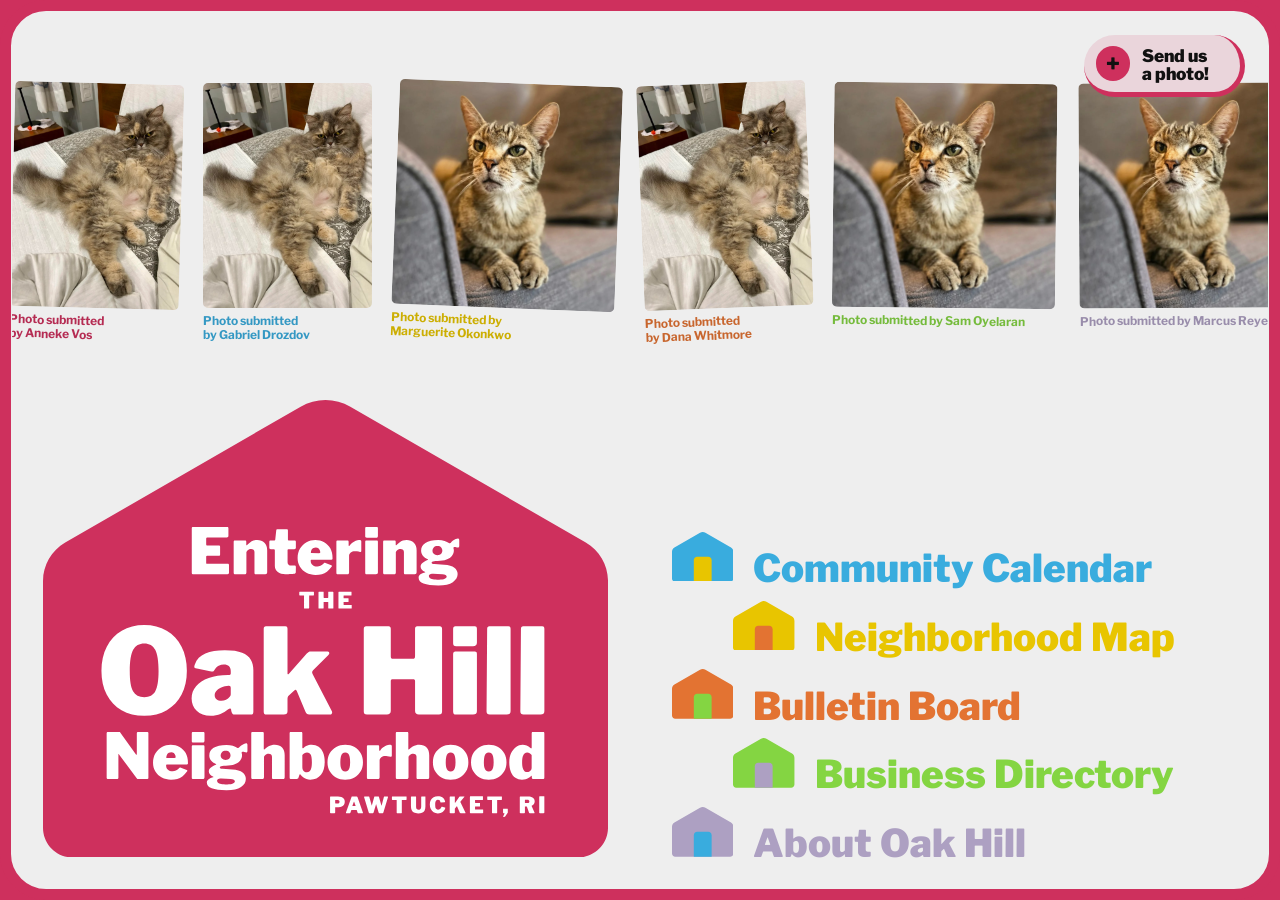
==== index.html @ 47d86cb9 "full site migration" ====
<!DOCTYPE html>
<html lang="en">
<head>
	<meta charset="UTF-8">
	<meta name="viewport" content="width=device-width, initial-scale=1.0">
	<title>Oak Hill, Pawtucket, RI</title>
	<link rel="icon" type="png" href="/assets/meta/favicon-red.png">
	<meta property="og:image" content="/assets/meta/opengraph.png">
	<link rel="stylesheet" href="/style.css">
</head>
<body style="--primary: var(--red); --secondary: var(--gray);">
	<div class="home">
		<div class="home-marquee">
			<div class="home-marquee-track">
				<figure class="home-marquee-photo">
					<img src="/assets/uploads/example-1.jpg" alt="">
					<figcaption>Photo submitted by Dana Whitmore</figcaption>
				</figure>
				<figure class="home-marquee-photo">
					<img src="/assets/uploads/example-2.jpg" alt="">
					<figcaption>Photo submitted by Marcus Reyes</figcaption>
				</figure>
				<figure class="home-marquee-photo">
					<img src="/assets/uploads/example-3.jpg" alt="">
					<figcaption>Photo submitted by Priya Raghavan</figcaption>
				</figure>
				<figure class="home-marquee-photo">
					<img src="/assets/uploads/example-4.jpg" alt="">
					<figcaption>Photo submitted by Sam Oyelaran</figcaption>
				</figure>
				<figure class="home-marquee-photo">
					<img src="/assets/uploads/example-5.jpg" alt="">
					<figcaption>Photo submitted by Anneke Vos</figcaption>
				</figure>
				<figure class="home-marquee-photo">
					<img src="/assets/uploads/example-6.jpg" alt="">
					<figcaption>Photo submitted by Marguerite Okonkwo</figcaption>
				</figure>
				<figure class="home-marquee-photo">
					<img src="/assets/uploads/example-7.jpg" alt="">
					<figcaption>Photo submitted by Gabriel Drozdov</figcaption>
				</figure>
				<figure class="home-marquee-photo">
					<img src="/assets/uploads/example-8.jpg" alt="">
					<figcaption>Photo submitted by Sara Koslosky</figcaption>
				</figure>
				<figure class="home-marquee-photo" aria-hidden="true">
					<img src="/assets/uploads/example-1.jpg" alt="">
					<figcaption>Photo submitted by Dana Whitmore</figcaption>
				</figure>
				<figure class="home-marquee-photo" aria-hidden="true">
					<img src="/assets/uploads/example-2.jpg" alt="">
					<figcaption>Photo submitted by Marcus Reyes</figcaption>
				</figure>
				<figure class="home-marquee-photo" aria-hidden="true">
					<img src="/assets/uploads/example-3.jpg" alt="">
					<figcaption>Photo submitted by Priya Raghavan</figcaption>
				</figure>
				<figure class="home-marquee-photo" aria-hidden="true">
					<img src="/assets/uploads/example-4.jpg" alt="">
					<figcaption>Photo submitted by Sam Oyelaran</figcaption>
				</figure>
				<figure class="home-marquee-photo" aria-hidden="true">
					<img src="/assets/uploads/example-5.jpg" alt="">
					<figcaption>Photo submitted by Anneke Vos</figcaption>
				</figure>
				<figure class="home-marquee-photo" aria-hidden="true">
					<img src="/assets/uploads/example-6.jpg" alt="">
					<figcaption>Photo submitted by Marguerite Okonkwo</figcaption>
				</figure>
				<figure class="home-marquee-photo" aria-hidden="true">
					<img src="/assets/uploads/example-7.jpg" alt="">
					<figcaption>Photo submitted by Gabriel Drozdov</figcaption>
				</figure>
				<figure class="home-marquee-photo" aria-hidden="true">
					<img src="/assets/uploads/example-8.jpg" alt="">
					<figcaption>Photo submitted by Sara Koslosky</figcaption>
				</figure>
			</div>
		</div>
		<div class="home-logo">
			<svg viewBox="0 0 501.47 406.05"><path style="fill: var(--red);" d="M26.42,406.05c-14.57,0-26.42-11.85-26.42-26.42v-218.91c0-14.05,7.56-27.13,19.72-34.16L228.69,5.91c6.69-3.86,14.32-5.91,22.05-5.91s15.35,2.04,22.05,5.91l208.97,120.65c12.16,7.02,19.72,20.11,19.72,34.16v218.91c0,14.57-11.85,26.42-26.42,26.42H26.42Z"/><path style="fill: white;" d="M133.1,112.83h30.45c.68,0,1.02.39,1.02,1.18v6.54c0,1.02-.49,1.52-1.47,1.52h-16.97c-.87,0-1.3.36-1.3,1.07v4.79c0,.79.34,1.18,1.02,1.18h10.15c.79,0,1.18.38,1.18,1.13v6.99c0,.26-.08.49-.23.68-.15.19-.41.28-.79.28h-10.43c-.6,0-.9.26-.9.79v5.64c0,.53.23.79.68.79h18.33c.83,0,1.24.36,1.24,1.07v6.94c0,.34-.1.63-.31.87-.21.25-.56.37-1.04.37h-30.17c-1.02,0-1.52-.47-1.52-1.41v-39.14c0-.86.36-1.3,1.07-1.3ZM169.24,153.27v-27.18c0-.87.36-1.3,1.07-1.3h9.08c.68,0,1.02.38,1.02,1.13v2.54c0,.23.06.38.2.45.13.08.31,0,.54-.23.79-.86,1.65-1.64,2.59-2.31.94-.68,1.95-1.2,3.02-1.58,1.07-.38,2.19-.56,3.36-.56,2.63,0,4.77.83,6.4,2.48,1.64,1.65,2.45,3.87,2.45,6.65v19.62c0,1.13-.56,1.69-1.69,1.69h-8.29c-.49,0-.83-.1-1.02-.31-.19-.21-.28-.57-.28-1.1v-18.38c0-.86-.27-1.53-.82-2-.55-.47-1.27-.71-2.17-.71-.56,0-1.1.1-1.61.31-.51.21-.97.52-1.38.93s-.81.94-1.18,1.58v18.05c0,1.09-.62,1.64-1.86,1.64h-7.95c-.98,0-1.47-.47-1.47-1.41ZM217.8,132.4c-.49,0-.73.25-.73.73v10.83c0,.98.31,1.72.93,2.23.62.51,1.63.76,3.02.76h2.42c.3,0,.54.11.73.34.19.23.28.49.28.79l-.06,4.51c0,.9-.55,1.47-1.64,1.69-.83.11-1.66.2-2.51.25-.85.06-1.69.09-2.54.11-.85.02-1.7.03-2.57.03-2.71,0-4.94-.65-6.71-1.95-1.77-1.3-2.65-3.15-2.65-5.55v-13.76c0-.68-.28-1.02-.85-1.02h-2.71c-.9,0-1.35-.41-1.35-1.24v-5.3c0-.71.41-1.07,1.24-1.07h3.33c.41,0,.64-.23.68-.68l.9-8.35c.07-.75.41-1.13,1.02-1.13h8.29c.71,0,1.07.41,1.07,1.24v8.23c0,.41.21.62.62.62h5.19c.83,0,1.24.36,1.24,1.07v5.36c0,.83-.47,1.24-1.41,1.24h-5.24ZM238.36,145.54c.51.75,1.2,1.32,2.09,1.69.88.38,1.87.56,2.96.56.98,0,1.94-.22,2.88-.68.94-.45,2.03-1.28,3.27-2.48.15-.15.29-.23.42-.25.13-.02.39.05.76.2l5.13,2.09c.68.26.75.71.23,1.35-1.35,1.88-2.72,3.35-4.09,4.4-1.37,1.05-2.88,1.79-4.51,2.2s-3.51.62-5.61.62c-3.01,0-5.72-.64-8.12-1.92-2.41-1.28-4.31-3.05-5.7-5.3-1.39-2.25-2.09-4.85-2.09-7.78,0-3.2.72-6,2.17-8.4,1.45-2.41,3.36-4.28,5.75-5.61,2.39-1.33,4.97-2,7.75-2,2.97,0,5.6.64,7.9,1.92,2.29,1.28,4.11,3.11,5.44,5.5,1.33,2.39,2,5.29,2,8.71,0,.49-.05.84-.14,1.04-.09.21-.39.33-.87.37h-17.54c-.26,0-.47.08-.62.23-.15.15-.23.4-.23.73,0,1.13.25,2.07.76,2.82ZM245.1,135.95c.38,0,.63-.05.76-.14.13-.09.2-.31.2-.65,0-.49-.13-1.07-.4-1.75-.26-.68-.68-1.28-1.24-1.8s-1.32-.79-2.26-.79c-.75,0-1.48.18-2.17.54-.7.36-1.24.91-1.64,1.66-.4.75-.59,1.71-.59,2.88l7.33.06ZM260.69,154.34c-.21-.23-.31-.58-.31-1.07v-27.18c0-.87.36-1.3,1.07-1.3h8.8c.68,0,1.02.38,1.02,1.13v3.16c0,.26.11.42.34.48s.43-.05.62-.31c.6-.94,1.37-1.79,2.31-2.54.94-.75,1.94-1.35,2.99-1.8,1.05-.45,2.01-.68,2.88-.68,1.39,0,2.09.38,2.09,1.13v8.57c0,.79-.38,1.09-1.13.9-.87-.23-1.76-.38-2.68-.48-.92-.09-1.65-.14-2.17-.14-.6,0-1.19.1-1.78.31-.58.21-1.11.5-1.58.87-.47.38-.84.79-1.1,1.24-.26.45-.39.92-.39,1.41v15c0,1.09-.62,1.64-1.86,1.64h-7.95c-.56,0-.95-.11-1.16-.34ZM297.26,120.67c0,1.09-.62,1.63-1.86,1.63h-7.95c-.56,0-.95-.12-1.16-.37-.21-.24-.31-.61-.31-1.1v-6.71c0-.86.36-1.3,1.07-1.3h9.19c.68,0,1.02.39,1.02,1.18v6.66ZM297.26,153.04c0,.6-.15,1.02-.45,1.27-.3.25-.77.37-1.41.37h-7.95c-.56,0-.95-.11-1.16-.34-.21-.23-.31-.58-.31-1.07v-27.18c0-.87.36-1.3,1.07-1.3h9.19c.68,0,1.02.38,1.02,1.13v27.13ZM301.88,153.27v-27.18c0-.87.36-1.3,1.07-1.3h9.08c.68,0,1.02.38,1.02,1.13v2.54c0,.23.06.38.2.45.13.08.31,0,.54-.23.79-.86,1.65-1.64,2.59-2.31.94-.68,1.95-1.2,3.02-1.58,1.07-.38,2.19-.56,3.36-.56,2.63,0,4.77.83,6.4,2.48,1.64,1.65,2.45,3.87,2.45,6.65v19.62c0,1.13-.56,1.69-1.69,1.69h-8.29c-.49,0-.83-.1-1.02-.31-.19-.21-.28-.57-.28-1.1v-18.38c0-.86-.27-1.53-.82-2-.55-.47-1.27-.71-2.17-.71-.56,0-1.1.1-1.61.31-.51.21-.97.52-1.38.93s-.81.94-1.18,1.58v18.05c0,1.09-.62,1.64-1.86,1.64h-7.95c-.98,0-1.47-.47-1.47-1.41ZM369.11,123.29c.23.21.34.57.34,1.1v5.08c0,.64-.14,1.08-.42,1.33-.28.25-.63.29-1.04.14-.38-.11-.8-.21-1.27-.28-.47-.08-.87-.11-1.21-.11-1.02,0-1.39.43-1.13,1.3.08.26.14.54.2.85.06.3.08.6.08.9,0,1.69-.55,3.24-1.64,4.65-1.09,1.41-2.72,2.54-4.88,3.38-2.16.85-4.82,1.27-7.98,1.27-1.24,0-2.25.07-3.02.2-.77.13-1.33.31-1.69.54-.36.23-.54.49-.54.79,0,.41.21.7.62.85.41.15,1.03.26,1.86.34l8.57.51c4.17.26,7.23,1.15,9.16,2.65,1.94,1.5,2.9,3.42,2.9,5.75,0,2.86-1.43,5.24-4.29,7.16-2.86,1.92-7.12,2.88-12.8,2.88s-10.3-.56-13.2-1.66c-2.9-1.11-4.34-2.85-4.34-5.22,0-1.28.54-2.26,1.61-2.93,1.07-.68,2.36-1.22,3.86-1.63.53-.15.53-.36,0-.62-.98-.49-1.84-1.1-2.59-1.83-.75-.73-1.13-1.68-1.13-2.85,0-.9.3-1.7.9-2.4.6-.7,1.37-1.33,2.31-1.92.94-.58,1.92-1.08,2.93-1.5.19-.07.34-.17.45-.28.11-.11.02-.24-.28-.4-1.84-.79-3.28-1.83-4.31-3.13-1.03-1.3-1.55-2.81-1.55-4.54,0-2.71,1.28-4.93,3.83-6.68,2.56-1.75,6.35-2.62,11.39-2.62,2.14,0,4.01.24,5.61.71,1.6.47,2.87,1.08,3.81,1.83.3.23.62.32.96.28.34-.04.6-.19.79-.45.53-.71,1.17-1.35,1.95-1.92.77-.56,1.56-1,2.37-1.33.81-.32,1.48-.48,2-.48.3,0,.56.1.79.31ZM346.38,154.23c-.79-.04-1.48.03-2.06.2-.58.17-1.03.4-1.35.71-.32.3-.48.66-.48,1.07,0,.68.26,1.27.79,1.78.53.51,1.44.89,2.73,1.16,1.3.26,3.13.39,5.5.39,2.22,0,3.9-.27,5.05-.82,1.15-.55,1.72-1.23,1.72-2.06,0-.53-.32-1-.96-1.41-.64-.41-1.56-.64-2.76-.68l-8.18-.34ZM353.43,136.52c.68-.83,1.02-1.73,1.02-2.71,0-1.17-.34-2.16-1.02-2.99-.68-.83-1.8-1.24-3.38-1.24-1.39,0-2.47.41-3.24,1.24-.77.83-1.16,1.82-1.16,2.99,0,1.01.38,1.93,1.16,2.74.77.81,1.85,1.21,3.24,1.21,1.58,0,2.71-.41,3.38-1.24ZM227.47,170.72c0-.13.04-.24.12-.33.08-.09.21-.13.38-.13h12.01c.17,0,.3.04.38.13.08.09.12.2.12.33v2.39c0,.25-.15.38-.44.38h-3.56c-.16,0-.24.07-.24.2v11.03c0,.29-.13.44-.38.44h-3.82c-.24,0-.36-.13-.36-.4v-10.99c0-.19-.07-.28-.22-.28h-3.54c-.31,0-.46-.13-.46-.38v-2.39ZM249.39,179.2c-.21,0-.32.1-.32.3v5.08c0,.39-.22.58-.66.58h-3.35c-.21,0-.36-.04-.43-.12s-.11-.21-.11-.38v-13.94c0-.31.13-.46.38-.46h3.82c.24,0,.36.14.36.42v4.66c0,.27.12.4.36.4h3.37c.24,0,.36-.13.36-.4v-4.66c0-.28.12-.42.36-.42h3.82c.25,0,.38.15.38.46v13.94c0,.17-.04.3-.11.38-.07.08-.22.12-.43.12h-3.35c-.44,0-.66-.19-.66-.58v-5.08c0-.2-.11-.3-.32-.3h-3.46ZM262.61,170.26h10.85c.24,0,.36.14.36.42v2.33c0,.36-.17.54-.52.54h-6.05c-.31,0-.46.13-.46.38v1.71c0,.28.12.42.36.42h3.62c.28,0,.42.13.42.4v2.49c0,.09-.03.17-.08.24-.05.07-.15.1-.28.1h-3.72c-.21,0-.32.09-.32.28v2.01c0,.19.08.28.24.28h6.53c.29,0,.44.13.44.38v2.47c0,.12-.04.22-.11.31-.07.09-.2.13-.37.13h-10.75c-.36,0-.54-.17-.54-.5v-13.94c0-.31.13-.46.38-.46ZM69.72,275.36c-5.7-3.27-10.1-7.92-13.2-13.94-3.1-6.02-4.65-13.07-4.65-21.17s1.58-15.27,4.75-21.33c3.17-6.05,7.6-10.75,13.3-14.1,5.7-3.34,12.35-5.02,19.96-5.02s14.24,1.67,19.9,5.02c5.67,3.34,10.07,8.04,13.2,14.1,3.13,6.06,4.7,13.16,4.7,21.33s-1.55,15.14-4.65,21.12c-3.1,5.98-7.48,10.63-13.15,13.94-5.67,3.31-12.34,4.96-20.01,4.96s-14.47-1.64-20.17-4.91ZM99.66,258.52c1.94-3.52,2.9-9.5,2.9-17.95s-.99-14.99-2.96-18.79c-1.97-3.8-5.21-5.7-9.71-5.7s-7.87,1.9-9.87,5.7c-2.01,3.8-3.01,10.07-3.01,18.79s.97,14.43,2.9,17.95c1.94,3.52,5.26,5.28,9.98,5.28s7.83-1.76,9.77-5.28ZM157.52,278.68c-2.5,1.06-5.4,1.58-8.71,1.58-5.28,0-9.42-1.48-12.41-4.43-2.99-2.96-4.49-6.62-4.49-10.98s1.32-7.78,3.96-10.88c2.64-3.1,6.39-5.51,11.25-7.23,4.86-1.72,10.59-2.59,17.21-2.59h.74c.28,0,.62-.09,1-.26.39-.18.58-.58.58-1.21v-1.79c0-1.97-.51-3.48-1.53-4.54-1.02-1.06-2.59-1.58-4.7-1.58-1.48,0-2.99.33-4.54,1-1.55.67-2.78,1.99-3.7,3.96-.28.57-.58.93-.9,1.11-.32.18-.97.19-1.95.05l-13.83-2.74c-.49-.14-.86-.4-1.11-.79-.25-.39-.12-1.25.37-2.59,1.62-4.5,4.73-7.72,9.34-9.66,4.61-1.94,10.36-2.9,17.26-2.9s11.65.74,15.31,2.22c3.66,1.48,6.25,3.52,7.76,6.12,1.51,2.61,2.27,5.63,2.27,9.08v36.74c0,1.06-.16,1.8-.48,2.22-.32.42-.97.63-1.95.63h-14.47c-.92,0-1.57-.37-1.95-1.11-.39-.74-.65-1.6-.79-2.59l-.11-.74c-.21-1.41-1.16-1.41-2.85,0-1.9,1.55-4.1,2.85-6.6,3.91ZM165.07,253.66h-.42c-.84,0-1.95.16-3.33.47-1.37.32-2.73.81-4.07,1.48-1.34.67-2.48,1.53-3.43,2.59-.95,1.06-1.43,2.32-1.43,3.8s.53,2.68,1.58,3.59c1.06.92,2.53,1.37,4.43,1.37,1.41,0,2.59-.21,3.54-.63.95-.42,1.71-.88,2.27-1.37.63-.56,1.2-1.14,1.69-1.74.49-.6.74-1.28.74-2.06v-5.6c0-1.27-.53-1.9-1.58-1.9ZM256.4,278.16c-.35.7-1.02,1.06-2.01,1.06h-18.06c-.92,0-1.64-.25-2.16-.74-.53-.49-.97-1.16-1.32-2.01l-7.6-18.16c-.28-.7-.58-1.11-.9-1.21-.32-.11-.76.12-1.32.69l-5.07,4.75c-.28.28-.51.63-.69,1.06-.18.42-.26,1.06-.26,1.9v10.66c0,1.13-.26,1.92-.79,2.38-.53.46-1.39.69-2.59.69h-14.89c-1.13,0-1.88-.21-2.27-.63-.39-.42-.58-1.09-.58-2.01v-73.28c0-1.62.67-2.43,2.01-2.43h17.21c1.27,0,1.9.74,1.9,2.22v39.6c0,.28.11.51.32.69.21.18.53.02.95-.47l15.84-17.85c1.2-1.2,2.29-1.79,3.27-1.79h14.47c1.2,0,1.92.32,2.16.95.25.63.02,1.34-.69,2.11l-13.62,13.62c-.49.56-.78,1.07-.84,1.53-.07.46.14,1.18.63,2.16l16.89,32.63c.35.56.35,1.2,0,1.9ZM310.36,247.85c-1.13,0-1.69.53-1.69,1.58v26.71c0,2.04-1.16,3.06-3.48,3.06h-17.63c-1.13,0-1.88-.21-2.27-.63-.39-.42-.58-1.09-.58-2.01v-73.28c0-1.62.67-2.43,2.01-2.43h20.06c1.27,0,1.9.74,1.9,2.22v24.5c0,1.41.63,2.11,1.9,2.11h17.74c1.27,0,1.9-.7,1.9-2.11v-24.5c0-1.48.63-2.22,1.9-2.22h20.06c1.34,0,2.01.81,2.01,2.43v73.28c0,.92-.19,1.58-.58,2.01-.39.42-1.15.63-2.27.63h-17.63c-2.32,0-3.48-1.02-3.48-3.06v-26.71c0-1.06-.56-1.58-1.69-1.58h-18.16ZM385.12,215.54c0,2.04-1.16,3.06-3.48,3.06h-14.89c-1.06,0-1.78-.23-2.16-.69-.39-.46-.58-1.14-.58-2.06v-12.56c0-1.62.67-2.43,2.01-2.43h17.21c1.27,0,1.9.74,1.9,2.22v12.46ZM385.12,276.15c0,1.13-.28,1.92-.84,2.38-.56.46-1.44.69-2.64.69h-14.89c-1.06,0-1.78-.21-2.16-.63-.39-.42-.58-1.09-.58-2.01v-50.89c0-1.62.67-2.43,2.01-2.43h17.21c1.27,0,1.9.7,1.9,2.11v50.79ZM415,276.15c0,1.13-.28,1.92-.84,2.38-.56.46-1.44.69-2.64.69h-14.99c-1.9,0-2.85-.88-2.85-2.64l.53-73.28c0-1.62.67-2.43,2.01-2.43h16.89c1.27,0,1.9.74,1.9,2.22v73.07ZM444.99,276.15c0,1.13-.28,1.92-.84,2.38-.56.46-1.44.69-2.64.69h-14.99c-1.9,0-2.85-.88-2.85-2.64l.53-73.28c0-1.62.67-2.43,2.01-2.43h16.89c1.27,0,1.9.74,1.9,2.22v73.07ZM92.69,294.59c.56,0,.85.32.85.96v39.87c0,.3-.12.54-.37.73-.25.19-.56.28-.93.28h-7.73c-.3,0-.56-.05-.76-.14-.21-.09-.46-.33-.76-.71l-15.51-21.04c-.15-.19-.28-.26-.39-.23-.11.04-.17.15-.17.34v20.53c.04.83-.41,1.24-1.35,1.24h-7.67c-.94,0-1.41-.38-1.41-1.13v-39.42c0-.86.41-1.3,1.24-1.3h9.19c.49,0,.85.07,1.1.2.24.13.52.4.82.82l13.53,18.84c.26.34.48.5.65.48.17-.02.25-.25.25-.71v-18.44c0-.79.41-1.18,1.24-1.18h8.18ZM110.03,327.29c.51.75,1.2,1.32,2.09,1.69.88.38,1.87.56,2.96.56.98,0,1.94-.23,2.88-.68.94-.45,2.03-1.28,3.27-2.48.15-.15.29-.23.42-.25.13-.02.39.05.76.2l5.13,2.09c.68.26.75.71.23,1.35-1.35,1.88-2.72,3.35-4.09,4.4-1.37,1.05-2.88,1.79-4.51,2.2s-3.51.62-5.61.62c-3.01,0-5.72-.64-8.12-1.92-2.41-1.28-4.31-3.04-5.7-5.3-1.39-2.26-2.09-4.85-2.09-7.78,0-3.2.72-6,2.17-8.4,1.45-2.41,3.36-4.28,5.75-5.61,2.39-1.33,4.97-2,7.75-2,2.97,0,5.6.64,7.9,1.92,2.29,1.28,4.11,3.11,5.44,5.5,1.33,2.39,2,5.29,2,8.71,0,.49-.05.84-.14,1.04-.09.21-.39.33-.87.37h-17.54c-.26,0-.47.08-.62.23-.15.15-.23.39-.23.73,0,1.13.25,2.07.76,2.82ZM116.77,317.71c.38,0,.63-.05.76-.14.13-.09.2-.31.2-.65,0-.49-.13-1.07-.4-1.75-.26-.68-.68-1.28-1.24-1.8-.56-.53-1.32-.79-2.26-.79-.75,0-1.48.18-2.17.54-.7.36-1.24.91-1.64,1.66-.4.75-.59,1.71-.59,2.88l7.33.06ZM143.33,302.42c0,1.09-.62,1.64-1.86,1.64h-7.95c-.56,0-.95-.12-1.16-.37-.21-.24-.31-.61-.31-1.1v-6.71c0-.86.36-1.3,1.07-1.3h9.19c.68,0,1.02.39,1.02,1.18v6.65ZM143.33,334.79c0,.6-.15,1.03-.45,1.27-.3.24-.77.37-1.41.37h-7.95c-.56,0-.95-.11-1.16-.34-.21-.23-.31-.58-.31-1.07v-27.18c0-.86.36-1.3,1.07-1.3h9.19c.68,0,1.02.38,1.02,1.13v27.12ZM181.12,305.05c.23.21.34.57.34,1.1v5.08c0,.64-.14,1.08-.42,1.33-.28.25-.63.29-1.04.14-.38-.11-.8-.21-1.27-.28-.47-.07-.87-.11-1.21-.11-1.02,0-1.39.43-1.13,1.3.08.26.14.55.2.85.06.3.08.6.08.9,0,1.69-.55,3.24-1.64,4.65-1.09,1.41-2.72,2.54-4.88,3.38-2.16.85-4.82,1.27-7.98,1.27-1.24,0-2.25.07-3.02.2-.77.13-1.33.31-1.69.54-.36.23-.54.49-.54.79,0,.41.21.7.62.85.41.15,1.03.26,1.86.34l8.57.51c4.17.26,7.23,1.15,9.16,2.65,1.94,1.5,2.9,3.42,2.9,5.75,0,2.86-1.43,5.24-4.29,7.16-2.86,1.92-7.12,2.88-12.8,2.88s-10.3-.56-13.2-1.66c-2.9-1.11-4.34-2.85-4.34-5.22,0-1.28.54-2.26,1.61-2.93,1.07-.68,2.36-1.22,3.86-1.64.53-.15.53-.36,0-.62-.98-.49-1.84-1.1-2.59-1.83-.75-.73-1.13-1.68-1.13-2.85,0-.9.3-1.7.9-2.4.6-.69,1.37-1.33,2.31-1.92.94-.58,1.92-1.08,2.93-1.49.19-.08.34-.17.45-.28.11-.11.02-.24-.28-.39-1.84-.79-3.28-1.83-4.31-3.13-1.03-1.3-1.55-2.81-1.55-4.54,0-2.71,1.28-4.93,3.83-6.68,2.56-1.75,6.35-2.62,11.39-2.62,2.14,0,4.01.24,5.61.7,1.6.47,2.87,1.08,3.81,1.83.3.23.62.32.96.28.34-.04.6-.19.79-.45.53-.71,1.17-1.35,1.95-1.92.77-.56,1.56-1.01,2.37-1.33.81-.32,1.48-.48,2-.48.3,0,.56.1.79.31ZM158.39,335.98c-.79-.04-1.48.03-2.06.2-.58.17-1.03.4-1.35.71-.32.3-.48.66-.48,1.07,0,.68.26,1.27.79,1.78.53.51,1.44.89,2.73,1.16,1.3.26,3.13.39,5.5.39,2.22,0,3.9-.27,5.05-.82,1.15-.55,1.72-1.23,1.72-2.06,0-.53-.32-1-.96-1.41-.64-.41-1.56-.64-2.76-.68l-8.18-.34ZM165.44,318.27c.68-.83,1.02-1.73,1.02-2.71,0-1.17-.34-2.16-1.02-2.99s-1.8-1.24-3.38-1.24c-1.39,0-2.47.41-3.24,1.24-.77.83-1.16,1.82-1.16,2.99,0,1.02.38,1.93,1.16,2.74.77.81,1.85,1.21,3.24,1.21,1.58,0,2.71-.41,3.38-1.24ZM184.84,335.02v-39.14c0-.86.36-1.3,1.07-1.3h9.02c.68,0,1.02.39,1.02,1.18v14.04c0,.23.06.37.2.42.13.06.31,0,.54-.2,1.09-1.05,2.13-1.87,3.13-2.45,1-.58,1.98-1,2.96-1.24.98-.24,1.95-.37,2.93-.37,2.78,0,4.94.8,6.49,2.4,1.54,1.6,2.31,3.9,2.31,6.91v19.46c0,1.13-.56,1.69-1.69,1.69h-8.29c-.49,0-.83-.1-1.02-.31-.19-.21-.28-.57-.28-1.1v-18.38c0-.86-.26-1.53-.79-2-.53-.47-1.24-.7-2.14-.7-.56,0-1.1.1-1.61.31-.51.21-.97.52-1.38.93-.41.41-.81.94-1.18,1.58v18.05c0,1.09-.62,1.64-1.86,1.64h-7.95c-.98,0-1.47-.47-1.47-1.41ZM220.42,336.43c-.6,0-1.01-.11-1.21-.34-.21-.23-.31-.58-.31-1.07v-39.14c0-.86.36-1.3,1.07-1.3h9.19c.68,0,1.02.39,1.02,1.18v12.69c0,.45.11.7.34.73.23.04.47-.06.73-.28.79-.75,1.57-1.33,2.34-1.75.77-.41,1.56-.71,2.37-.9.81-.19,1.63-.28,2.45-.28,2.44,0,4.53.62,6.26,1.86,1.73,1.24,3.05,3,3.98,5.27.92,2.28,1.38,4.99,1.38,8.15,0,4.77-1.1,8.59-3.3,11.45-2.2,2.86-5.37,4.29-9.5,4.29-1.17,0-2.28-.19-3.36-.56-1.07-.38-2.06-.92-2.96-1.64-.9-.71-1.73-1.54-2.48-2.48-.15-.19-.29-.26-.42-.23-.13.04-.24.17-.31.4l-.9,2.65c-.26.87-.75,1.3-1.47,1.3h-4.91ZM230.18,326c0,.94.17,1.74.51,2.4.34.66.81,1.16,1.41,1.49.6.34,1.3.51,2.09.51.98,0,1.79-.28,2.45-.85.66-.56,1.16-1.5,1.49-2.82.34-1.32.51-3.06.51-5.24,0-3.27-.37-5.53-1.1-6.77-.73-1.24-1.8-1.86-3.19-1.86-.87,0-1.64.2-2.31.59-.68.39-1.3.95-1.86,1.66v10.88ZM260.04,335.02c-2.35-1.32-4.19-3.13-5.53-5.44-1.33-2.31-2-4.95-2-7.92,0-3.16.7-5.91,2.09-8.26,1.39-2.35,3.27-4.17,5.64-5.47,2.37-1.3,5.04-1.95,8.01-1.95,3.16,0,5.91.68,8.26,2.03,2.35,1.35,4.18,3.21,5.5,5.55,1.32,2.35,1.97,5.05,1.97,8.09s-.67,5.61-2,7.92c-1.33,2.31-3.19,4.13-5.55,5.44-2.37,1.32-5.11,1.97-8.23,1.97s-5.8-.66-8.15-1.97ZM270.73,328.9c.64-.58,1.11-1.5,1.41-2.74.3-1.24.45-2.82.45-4.74s-.15-3.61-.45-4.85c-.3-1.24-.77-2.15-1.41-2.74-.64-.58-1.47-.87-2.48-.87s-1.8.29-2.45.87c-.66.58-1.14,1.49-1.44,2.74-.3,1.24-.45,2.86-.45,4.85s.15,3.54.45,4.77c.3,1.22.78,2.12,1.44,2.71.66.58,1.48.87,2.45.87s1.84-.29,2.48-.87ZM287.79,336.09c-.21-.23-.31-.58-.31-1.07v-27.18c0-.86.36-1.3,1.07-1.3h8.8c.68,0,1.02.38,1.02,1.13v3.16c0,.26.11.42.34.48.23.06.43-.05.62-.31.6-.94,1.37-1.79,2.31-2.54.94-.75,1.94-1.35,2.99-1.8,1.05-.45,2.01-.68,2.88-.68,1.39,0,2.09.38,2.09,1.13v8.57c0,.79-.38,1.09-1.13.9-.87-.23-1.76-.39-2.68-.48-.92-.09-1.65-.14-2.17-.14-.6,0-1.19.1-1.78.31-.58.21-1.11.5-1.58.87-.47.38-.84.79-1.1,1.24-.26.45-.39.92-.39,1.41v15c0,1.09-.62,1.64-1.86,1.64h-7.95c-.56,0-.95-.11-1.16-.34ZM313.13,335.02v-39.14c0-.86.36-1.3,1.07-1.3h9.02c.68,0,1.02.39,1.02,1.18v14.04c0,.23.06.37.2.42.13.06.31,0,.54-.2,1.09-1.05,2.13-1.87,3.13-2.45,1-.58,1.98-1,2.96-1.24.98-.24,1.95-.37,2.93-.37,2.78,0,4.94.8,6.49,2.4,1.54,1.6,2.31,3.9,2.31,6.91v19.46c0,1.13-.56,1.69-1.69,1.69h-8.29c-.49,0-.83-.1-1.02-.31-.19-.21-.28-.57-.28-1.1v-18.38c0-.86-.26-1.53-.79-2-.53-.47-1.24-.7-2.14-.7-.56,0-1.1.1-1.61.31-.51.21-.97.52-1.38.93-.41.41-.81.94-1.18,1.58v18.05c0,1.09-.62,1.64-1.86,1.64h-7.95c-.98,0-1.47-.47-1.47-1.41ZM353.6,335.02c-2.35-1.32-4.19-3.13-5.53-5.44-1.33-2.31-2-4.95-2-7.92,0-3.16.7-5.91,2.09-8.26,1.39-2.35,3.27-4.17,5.64-5.47,2.37-1.3,5.04-1.95,8.01-1.95,3.16,0,5.91.68,8.26,2.03,2.35,1.35,4.18,3.21,5.5,5.55,1.32,2.35,1.97,5.05,1.97,8.09s-.67,5.61-2,7.92c-1.33,2.31-3.19,4.13-5.55,5.44-2.37,1.32-5.11,1.97-8.23,1.97s-5.8-.66-8.15-1.97ZM364.28,328.9c.64-.58,1.11-1.5,1.41-2.74.3-1.24.45-2.82.45-4.74s-.15-3.61-.45-4.85c-.3-1.24-.77-2.15-1.41-2.74-.64-.58-1.47-.87-2.48-.87s-1.8.29-2.45.87c-.66.58-1.14,1.49-1.44,2.74-.3,1.24-.45,2.86-.45,4.85s.15,3.54.45,4.77c.3,1.22.78,2.12,1.44,2.71.66.58,1.48.87,2.45.87s1.84-.29,2.48-.87ZM387.43,335.02c-2.35-1.32-4.19-3.13-5.53-5.44-1.33-2.31-2-4.95-2-7.92,0-3.16.7-5.91,2.09-8.26,1.39-2.35,3.27-4.17,5.64-5.47,2.37-1.3,5.04-1.95,8.01-1.95,3.16,0,5.91.68,8.26,2.03,2.35,1.35,4.18,3.21,5.5,5.55,1.32,2.35,1.97,5.05,1.97,8.09s-.67,5.61-2,7.92c-1.33,2.31-3.19,4.13-5.55,5.44-2.37,1.32-5.11,1.97-8.23,1.97s-5.8-.66-8.15-1.97ZM398.12,328.9c.64-.58,1.11-1.5,1.41-2.74.3-1.24.45-2.82.45-4.74s-.15-3.61-.45-4.85c-.3-1.24-.77-2.15-1.41-2.74-.64-.58-1.47-.87-2.48-.87s-1.8.29-2.45.87c-.66.58-1.14,1.49-1.44,2.74-.3,1.24-.45,2.86-.45,4.85s.15,3.54.45,4.77c.3,1.22.78,2.12,1.44,2.71.66.58,1.48.87,2.45.87s1.84-.29,2.48-.87ZM434.3,336.15c-.28-.19-.42-.53-.42-1.01v-1.07c0-.26-.09-.41-.28-.45-.19-.04-.38.04-.56.23-.71.68-1.46,1.25-2.23,1.72-.77.47-1.62.83-2.54,1.07-.92.24-1.97.37-3.13.37-2.22,0-4.17-.57-5.87-1.72-1.69-1.15-3.02-2.87-3.98-5.16-.96-2.29-1.44-5.13-1.44-8.52,0-3.16.55-5.9,1.66-8.23,1.11-2.33,2.57-4.14,4.37-5.44,1.8-1.3,3.74-1.95,5.81-1.95,1.28,0,2.47.21,3.58.62,1.11.41,2.25,1.18,3.41,2.31.3.23.55.32.76.28.21-.04.31-.28.31-.73v-12.69c0-.79.34-1.18,1.02-1.18h9.14c.71,0,1.07.43,1.07,1.3v39.14c0,.49-.1.85-.31,1.07-.21.23-.61.34-1.21.34h-8.18c-.38,0-.71-.09-.99-.28ZM431.93,313.51c-.58-.36-1.31-.54-2.17-.54s-1.65.26-2.34.79c-.7.53-1.23,1.41-1.61,2.65-.38,1.24-.56,2.95-.56,5.13s.18,3.85.54,5.13c.36,1.28.87,2.19,1.55,2.73.68.55,1.48.82,2.42.82.75,0,1.42-.16,2-.48.58-.32,1.05-.76,1.41-1.33.36-.56.54-1.2.54-1.92v-11.39c-.6-.71-1.19-1.25-1.78-1.61ZM267.14,359.18c-.47.7-1.11,1.25-1.94,1.63-.82.38-1.78.57-2.88.57h-2.75c-.16,0-.24.07-.24.22v4.54c0,.39-.22.58-.66.58h-3.37c-.2,0-.34-.04-.41-.12-.07-.08-.11-.21-.11-.38v-13.94c0-.31.13-.46.38-.46h6.65c1.1,0,2.11.18,3.02.53.92.36,1.65.89,2.2,1.61.55.72.82,1.62.82,2.7,0,.98-.23,1.82-.7,2.52ZM262.96,355.76c-.15-.23-.35-.42-.6-.54-.25-.13-.54-.19-.84-.19h-1.73c-.31,0-.46.14-.46.42v2.27c0,.29.11.44.34.44h1.97c.48,0,.86-.15,1.13-.46s.41-.68.41-1.1c0-.32-.07-.6-.22-.83ZM268.95,366.51c-.07-.14-.06-.32.02-.53l4.86-13.7c.07-.16.14-.28.22-.35.08-.07.21-.11.38-.11h3.96c.35,0,.59.18.72.54l4.82,13.68c.05.13.06.28.01.44-.05.16-.14.24-.29.24h-3.94c-.23,0-.38-.11-.44-.34l-.78-2.31c-.03-.07-.06-.12-.09-.17-.03-.05-.1-.07-.21-.07h-4.26c-.16,0-.26.07-.3.22l-.82,2.37c-.03.08-.08.15-.15.21-.07.06-.18.09-.33.09h-3.05c-.15,0-.25-.07-.32-.21ZM277.19,360.41c.2,0,.26-.13.18-.4l-1.21-3.43c-.03-.07-.07-.1-.12-.1s-.09.03-.12.1l-1.23,3.42c-.11.28-.04.42.2.42h2.29ZM306.14,352.05c.1.15.12.34.05.57l-4.08,13.6c-.12.33-.36.5-.72.5h-2.77c-.39,0-.63-.17-.72-.5l-2.09-7.07c-.04-.16-.09-.24-.14-.25-.05,0-.11.09-.18.29l-2.07,7.03c-.09.33-.33.5-.72.5h-2.87c-.36,0-.6-.17-.72-.5l-4.1-13.6c-.05-.23-.03-.42.07-.57.1-.15.28-.23.53-.23h3.31c.21,0,.36.04.45.11.09.07.15.18.19.31l2.13,7.45c.04.15.08.22.13.23.05,0,.08-.04.11-.15l2.11-7.53c.03-.13.09-.24.18-.31.09-.07.25-.11.46-.11h2.81c.21,0,.36.04.45.11.09.07.15.18.19.31l2.21,7.63c.03.08.07.13.12.14.05.01.09-.02.1-.1l2.05-7.67c.03-.13.09-.24.18-.31.09-.07.25-.11.46-.11h2.33c.27,0,.45.08.55.23ZM309.7,352.28c0-.13.04-.24.12-.33.08-.09.21-.13.38-.13h12.01c.17,0,.3.04.38.13.08.09.12.2.12.33v2.39c0,.25-.15.38-.44.38h-3.56c-.16,0-.24.07-.24.2v11.03c0,.29-.13.44-.38.44h-3.82c-.24,0-.36-.13-.36-.4v-10.99c0-.19-.07-.28-.22-.28h-3.54c-.31,0-.46-.13-.46-.38v-2.39ZM338.63,364.48c-.54.89-1.29,1.52-2.25,1.89-.96.37-2.09.55-3.37.55-1.61,0-2.88-.25-3.82-.74-.94-.5-1.61-1.23-2.01-2.2-.4-.97-.6-2.15-.6-3.54v-8.16c0-.31.13-.46.38-.46h3.82c.24,0,.36.14.36.42v8.68c0,1.02.2,1.74.59,2.17s.93.64,1.62.64c.42,0,.8-.08,1.15-.25.35-.17.64-.46.85-.88.21-.42.32-1,.32-1.74v-8.58c0-.31.13-.46.38-.46h3.01c.24,0,.36.14.36.42v8.6c0,1.54-.27,2.75-.8,3.65ZM352.8,351.96c.72.23,1.35.55,1.91.96s1.01.9,1.37,1.47c.35.56.6,1.18.73,1.85.07.28.08.46.03.54-.05.08-.14.13-.29.16l-3.52.22c-.15,0-.24-.03-.28-.09s-.07-.16-.1-.29c-.11-.59-.31-1.08-.61-1.48-.3-.39-.79-.59-1.46-.59-.75,0-1.35.33-1.8.99-.45.66-.67,1.81-.67,3.45s.2,2.82.61,3.48c.41.66,1.02.99,1.84.99.67,0,1.26-.17,1.78-.51.52-.34.95-.95,1.3-1.84.07-.16.25-.21.56-.16l2.51.5c.07.01.14.06.22.14.08.08.1.25.06.52-.04.21-.15.51-.32.88-.17.38-.42.78-.74,1.22-.32.44-.74.84-1.25,1.22-.51.38-1.11.7-1.82.94-.7.25-1.52.37-2.44.37-1.43,0-2.68-.34-3.75-1.01-1.06-.68-1.89-1.61-2.47-2.79-.58-1.19-.87-2.53-.87-4.05s.29-2.83.87-3.94c.58-1.11,1.41-1.97,2.48-2.59s2.33-.92,3.78-.92c.84,0,1.62.11,2.34.34ZM374.97,366.53c-.03.13-.15.19-.35.19h-3.92c-.36,0-.6-.13-.72-.4l-2.45-5.58c-.11-.17-.25-.14-.44.1l-1.43,1.83c-.08.09-.12.24-.12.44v3.03c0,.39-.22.58-.66.58h-3.35c-.21,0-.36-.04-.43-.12-.07-.08-.11-.21-.11-.38v-13.94c0-.31.13-.46.38-.46h3.82c.24,0,.36.14.36.42v5.08c0,.16.03.24.09.24s.13-.05.21-.14l3.7-5.18c.11-.15.22-.25.33-.32.11-.07.29-.1.53-.1h3.05c.23,0,.39.06.48.18.09.12.07.25-.06.4l-3.29,4.04c-.15.19-.17.4-.06.64l4.38,9.02c.08.16.1.3.07.43ZM379.28,351.81h10.85c.24,0,.36.14.36.42v2.33c0,.36-.17.54-.52.54h-6.05c-.31,0-.46.13-.46.38v1.71c0,.28.12.42.36.42h3.62c.28,0,.42.13.42.4v2.49c0,.09-.03.17-.08.24-.05.07-.15.1-.28.1h-3.72c-.21,0-.32.09-.32.28v2.01c0,.19.08.28.24.28h6.53c.29,0,.44.13.44.38v2.47c0,.12-.04.22-.11.31-.07.09-.2.13-.37.13h-10.75c-.36,0-.54-.17-.54-.5v-13.94c0-.31.13-.46.38-.46ZM394.31,352.28c0-.13.04-.24.12-.33.08-.09.21-.13.38-.13h12.01c.17,0,.3.04.38.13.08.09.12.2.12.33v2.39c0,.25-.15.38-.44.38h-3.56c-.16,0-.24.07-.24.2v11.03c0,.29-.13.44-.38.44h-3.82c-.24,0-.36-.13-.36-.4v-10.99c0-.19-.07-.28-.22-.28h-3.54c-.31,0-.46-.13-.46-.38v-2.39ZM408.51,369.87c-.07-.11-.07-.22-.02-.34l1-2.17c.19-.43.13-.64-.18-.64h-.44c-.36,0-.54-.17-.54-.5v-3.03c0-.29.13-.44.38-.44h3.48c.24,0,.36.13.36.4v2.93c0,.11-.03.21-.08.3l-2.29,3.19c-.11.15-.25.26-.43.34-.18.08-.34.12-.49.12h-.44c-.13,0-.23-.05-.3-.16ZM436.2,366.53c-.07.13-.19.19-.35.19h-3.9c-.28,0-.46-.14-.54-.42l-1.89-5.18c-.08-.21-.29-.32-.62-.32h-.92c-.09,0-.16.03-.19.09-.03.06-.05.1-.05.13v5.12c0,.39-.22.58-.66.58h-3.37c-.2,0-.34-.04-.41-.12-.07-.08-.11-.21-.11-.38v-13.94c0-.31.13-.46.38-.46h6.71c1.94,0,3.45.37,4.52,1.12s1.61,1.79,1.61,3.14c0,.63-.11,1.21-.34,1.75-.23.54-.54.99-.93,1.38-.4.38-.85.67-1.36.87-.13.05-.16.18-.08.38l2.53,5.62c.07.17.06.32-.01.45ZM431.26,357.4c.27-.27.41-.62.41-1.04,0-.51-.17-.9-.51-1.17s-.74-.4-1.2-.4h-1.77c-.31,0-.46.13-.46.4v2.19c0,.28.11.42.34.42h2.01c.51,0,.9-.13,1.18-.4ZM444.62,351.81c.24,0,.36.14.36.42v13.9c0,.21-.05.36-.16.45-.11.09-.27.13-.5.13h-3.35c-.21,0-.36-.04-.43-.12-.07-.08-.11-.21-.11-.38v-13.94c0-.31.13-.46.38-.46h3.82Z"/></svg>
		</div>
		<nav class="home-nav">
			<a href="/calendar/" class="home-nav-link" style="--primary: var(--blue); --secondary: var(--yellow);">
				<svg viewBox="0 0 501.47 406.05"><path style="fill: var(--primary);" d="M26.42,406.05c-14.57,0-26.42-11.85-26.42-26.42v-218.91c0-14.05,7.56-27.13,19.72-34.16L228.69,5.91c6.69-3.86,14.32-5.91,22.05-5.91s15.35,2.04,22.05,5.91l208.97,120.65c12.16,7.02,19.72,20.11,19.72,34.16v218.91c0,14.57-11.85,26.42-26.42,26.42H26.42Z"/><path style="fill: var(--secondary);" d="M205.49,203.02h90.5c15.17,0,27.49,12.32,27.49,27.49v175.53h-145.48v-175.53c0-15.17,12.32-27.49,27.49-27.49Z"/></svg>
				<span>Community Calendar</span>
			</a>
			<a href="/map/" class="home-nav-link" style="--primary: var(--yellow); --secondary: var(--orange);">
				<svg viewBox="0 0 501.47 406.05"><path style="fill: var(--primary);" d="M26.42,406.05c-14.57,0-26.42-11.85-26.42-26.42v-218.91c0-14.05,7.56-27.13,19.72-34.16L228.69,5.91c6.69-3.86,14.32-5.91,22.05-5.91s15.35,2.04,22.05,5.91l208.97,120.65c12.16,7.02,19.72,20.11,19.72,34.16v218.91c0,14.57-11.85,26.42-26.42,26.42H26.42Z"/><path style="fill: var(--secondary);" d="M205.49,203.02h90.5c15.17,0,27.49,12.32,27.49,27.49v175.53h-145.48v-175.53c0-15.17,12.32-27.49,27.49-27.49Z"/></svg>
				<span>Neighborhood Map</span>
			</a>
			<a href="/board/" class="home-nav-link" style="--primary: var(--orange); --secondary: var(--green);">
				<svg viewBox="0 0 501.47 406.05"><path style="fill: var(--primary);" d="M26.42,406.05c-14.57,0-26.42-11.85-26.42-26.42v-218.91c0-14.05,7.56-27.13,19.72-34.16L228.69,5.91c6.69-3.86,14.32-5.91,22.05-5.91s15.35,2.04,22.05,5.91l208.97,120.65c12.16,7.02,19.72,20.11,19.72,34.16v218.91c0,14.57-11.85,26.42-26.42,26.42H26.42Z"/><path style="fill: var(--secondary);" d="M205.49,203.02h90.5c15.17,0,27.49,12.32,27.49,27.49v175.53h-145.48v-175.53c0-15.17,12.32-27.49,27.49-27.49Z"/></svg>
				<span>Bulletin Board</span>
			</a>
			<a href="/directory/" class="home-nav-link" style="--primary: var(--green); --secondary: var(--gray);">
				<svg viewBox="0 0 501.47 406.05"><path style="fill: var(--primary);" d="M26.42,406.05c-14.57,0-26.42-11.85-26.42-26.42v-218.91c0-14.05,7.56-27.13,19.72-34.16L228.69,5.91c6.69-3.86,14.32-5.91,22.05-5.91s15.35,2.04,22.05,5.91l208.97,120.65c12.16,7.02,19.72,20.11,19.72,34.16v218.91c0,14.57-11.85,26.42-26.42,26.42H26.42Z"/><path style="fill: var(--secondary);" d="M205.49,203.02h90.5c15.17,0,27.49,12.32,27.49,27.49v175.53h-145.48v-175.53c0-15.17,12.32-27.49,27.49-27.49Z"/></svg>
				<span>Business Directory</span>
			</a>
			<a href="/about/" class="home-nav-link" style="--primary: var(--gray); --secondary: var(--blue);">
				<svg viewBox="0 0 501.47 406.05"><path style="fill: var(--primary);" d="M26.42,406.05c-14.57,0-26.42-11.85-26.42-26.42v-218.91c0-14.05,7.56-27.13,19.72-34.16L228.69,5.91c6.69-3.86,14.32-5.91,22.05-5.91s15.35,2.04,22.05,5.91l208.97,120.65c12.16,7.02,19.72,20.11,19.72,34.16v218.91c0,14.57-11.85,26.42-26.42,26.42H26.42Z"/><path style="fill: var(--secondary);" d="M205.49,203.02h90.5c15.17,0,27.49,12.32,27.49,27.49v175.53h-145.48v-175.53c0-15.17,12.32-27.49,27.49-27.49Z"/></svg>
				<span>About Oak Hill</span>
			</a>
		</nav>
	</div>
	<button class="home-submit" type="button" onclick="openForm();">
		<span class="home-submit-icon">+</span>
		<span class="home-submit-text">Send us a photo!</span>
	</button>
	<div class="form-popup" data-active="0" onclick="closeForm();">
		<button class="form-popup-close" type="button" onclick="closeForm();">
			Return to Oak Hill
		</button>
		<div class="form-popup-scroll">
			<div class="form-popup-panel">
				<form class="form" name="oak-hill-photo" method="POST" data-netlify="true" netlify-honeypot="bot-field" enctype="multipart/form-data">
					<input type="hidden" name="form-name" value="oak-hill-photo">
					<p class="form-bot">
						<label>Don’t fill this out if you’re human: <input name="bot-field" tabindex="-1" autocomplete="off"></label>
					</p>
					<h2 class="form-title">📷 Submit a photo</h2>
					<p class="form-intro">Photos are displayed at random on the website’s homepage, with your name featured alongside them. Please only submit photos that you’ve personally taken!</p>
					<p class="form-note"><span class="form-required" aria-hidden="true">*</span> Required. We’ll add your submission to the site as soon as we can!</p>
					<details class="form-guidelines">
						<summary>A few guidelines</summary>
						<ul>
						<li>We monitor submissions as often as we can, but we’re all volunteers ~ please give us some time to add your content to the website.</li>
						<li>Only residents of the Oak Hill community are permitted to post content to the site. (We operate on a trust-based system here, please be honest!)</li>
						<li>Submissions are screened for inappropriate content.</li>
						<li>Submissions are not reflective of the opinions of all Oak Hill residents or the moderators of this site.</li>
						</ul>
					</details>
					<div class="form-field">
						<label class="form-label" for="photo-name">🪪 What’s your name?<span class="form-required" aria-hidden="true">*</span></label>
						<input class="form-input" type="text" id="photo-name" name="name" required>
					</div>
					<div class="form-field">
						<label class="form-label" for="photo-email">✉️ What’s your email address?<span class="form-required" aria-hidden="true">*</span></label>
						<p class="form-hint">So we can reach you with questions. We never publish this on the site.</p>
						<input class="form-input" type="email" id="photo-email" name="email" required>
					</div>
					<div class="form-field">
						<label class="form-label" for="photo-resident">🏡 Do you live in Oak Hill?<span class="form-required" aria-hidden="true">*</span></label>
						<p class="form-hint">Please only submit content if you live in Oak Hill or the surrounding area!</p>
						<select class="form-input" id="photo-resident" name="resident" required>
							<option value="">Pick one</option>
							<option>Yes</option>
							<option>Nearby</option>
							<option>No</option>
						</select>
					</div>
					<div class="form-field">
						<label class="form-label" for="photo-neighborhood">If you live nearby, which neighborhood?</label>
						<input class="form-input" type="text" id="photo-neighborhood" name="neighborhood">
					</div>
					<hr class="form-divider">
					<div class="form-field">
						<label class="form-label" for="photo-photo">📷 Attach your photo<span class="form-required" aria-hidden="true">*</span></label>
						<input class="form-input form-input-file" type="file" id="photo-photo" name="photo" accept="image/*" required>
					</div>
					<hr class="form-divider">
					<div class="form-field">
						<label class="form-label" for="photo-message">📝 Anything else you want to tell us?</label>
						<p class="form-hint">If you’re interested in joining the Social Committee, have an event you want to help organize, want something edited or removed from the website, or have a story about Oak Hill you want to share. (Please be nice, we’re your neighbors!)</p>
						<textarea class="form-input" id="photo-message" name="message" rows="4"></textarea>
					</div>
					<p class="form-error" role="alert" hidden></p>
					<button class="form-submit" type="submit">Send us your photo!</button>
				</form>
				<div class="form-done" hidden>
					<h2 class="form-done-title">Thanks! 🌳</h2>
					<p class="form-done-text">We got your submission. We’re all volunteers, so please give us a little time to get it onto the site ~ we’ll be in touch if we have any questions.</p>
					<button class="form-done-close" type="button" onclick="closeForm();">Back to the site</button>
				</div>
			</div>
		</div>
	</div>
	<script src="/home.js"></script>
	<script src="/form.js"></script>
	<script src="/transition.js"></script>
</body>
</html>
---- style.css ----
/* base styles */
@font-face {
	font-family: "Libre Bodoni";
	src: url("/assets/fonts/LibreBodoni-VariableFont_wght.ttf");
	font-weight: 400 700;
	font-style: normal;
}
@font-face {
	font-family: "Libre Bodoni";
	src: url("/assets/fonts/LibreBodoni-Italic-VariableFont_wght.ttf");
	font-weight: 400 700;
	font-style: italic;
}
@font-face {
	font-family: "Libre Franklin";
	src: url("/assets/fonts/LibreFranklin-VariableFont_wght.ttf");
	font-weight: 100 900;
	font-style: normal;
}
@font-face {
	font-family: "Libre Franklin";
	src: url("/assets/fonts/LibreFranklin-Italic-VariableFont_wght.ttf");
	font-weight: 100 900;
	font-style: italic;
}
* {
	margin: 0;
	padding: 0;
	box-sizing: border-box;
	scroll-behavior: smooth;
}
:root {
	--red: #ce305d;
	--blue: #39acde;
	--yellow: #e8c500;
	--orange: #e37332;
	--green: #84d542;
	--gray: #ada0c2;
	--offwhite: #eee;
	--offblack: #111;
	--primary: var(--offwhite);
	--secondary: var(--offblack);
	font-size: clamp(10px, .9vw, 20px);
}
body {
	font-family: "Libre Franklin", sans-serif;
	background-color: var(--primary);
	color: var(--offblack);
}
h1 {
	font-size: 6rem;
	font-weight: 900;
	line-height: 1em;
	color: var(--primary);
	letter-spacing: -0.02em;
	text-wrap: balance;
}
h2 {
	font-size: 4rem;
	font-weight: 900;
	line-height: 1em;
	letter-spacing: -0.02em;
	text-wrap: balance;
}
h3 {
	font-size: 2rem;
	font-weight: 900;
	line-height: 1.2em;
	text-wrap: balance;
}
ul, ol, p {
	font-size: 2rem;
	font-weight: 300;
	line-height: 1.2em;
	text-wrap: pretty;
}
ul, ol {
	padding-left: 2rem;
}
li {
	padding-left: 1rem;
}
li::marker {
	color: var(--primary);
}
p a, ul a, ol a, figcaption a {
	color: inherit;
	text-decoration-line: underline;
	text-decoration-color: var(--primary);
	text-underline-offset: 0;
	text-decoration-skip-ink: none;
	text-decoration-thickness: .2em;
}
p a:hover, ul a:hover, ol a:hover, figcaption a:hover {
	color: var(--primary);
}
p a:active, ul a:active, ol a:active, figcaption a:active {
	opacity: .5;
}
strong {
	font-weight: 900;
}
button {
	background-color: unset;
	border: unset;
	font-family: inherit;
	color: inherit;
	font-size: 2rem;
	font-weight: 300;
	line-height: 1.2em;
	border-radius: unset;
}

/* homepage */
.home {
	display: grid;
	grid-template-columns: 1fr 1fr;
	height: 100dvh;
	padding: 2.5vw;
	gap: 5vw;
	align-content: end;
	border-radius: 4rem;
	border: 1rem solid var(--primary);
	background-color: var(--offwhite);
	/* animation: container-in .3s cubic-bezier(0.25, 1, 0.5, 1) forwards; */
}
body[data-transition="1"] .home {
	/* animation: container-out .3s cubic-bezier(0.5, 0, 0.75, 0) forwards; */
}
@media (prefers-reduced-motion: reduce) {
	.home {
		animation: none !important;
	}
}
.home-marquee {
	grid-column: 1 / -1;
	overflow: hidden;
	padding: 1.5rem 0;
	position: absolute;
	bottom: 60vmin;
	left: 1rem;
	right: 1rem;
}
.home-marquee-track {
	display: flex;
	width: max-content;
	animation: marquee 80s linear infinite;
}
@keyframes marquee {
	from {
		transform: translateX(0);
	}
	to {
		transform: translateX(-50%);
	}
}
@media (prefers-reduced-motion: reduce) {
	.home-marquee-track {
		animation: none;
	}
}
.home-marquee-photo {
	flex-shrink: 0;
	margin-right: 2rem;
	display: flex;
	flex-direction: column;
	align-items: start;
	width: min-content;
	gap: .5rem;
	rotate: var(--rotation, 0deg);
	animation: photo-in .6s cubic-bezier(0.25, 1, 0.5, 1) var(--delay, 0s) backwards;
}
@keyframes photo-in {
	from {
		opacity: 0;
		translate: 0 1rem;
	}
	to {
		opacity: 1;
		translate: 0 0;
	}
}
@media (prefers-reduced-motion: reduce) {
	.home-marquee-photo {
		animation: none;
	}
}
.home-marquee-photo img {
	display: block;
	height: 25vh;
	width: auto;
	border-radius: 5px;
}
.home-marquee-photo:nth-child(6n+1) {
	--primary: var(--red);
}
.home-marquee-photo:nth-child(6n+2) {
	--primary: var(--blue);
}
.home-marquee-photo:nth-child(6n+3) {
	--primary: var(--yellow);
}
.home-marquee-photo:nth-child(6n+4) {
	--primary: var(--orange);
}
.home-marquee-photo:nth-child(6n+5) {
	--primary: var(--green);
}
.home-marquee-photo:nth-child(6n+6) {
	--primary: var(--gray);
}
.home-marquee-photo figcaption {
	font-size: max(.5rem, 12px);
	font-weight: 700;
	line-height: 1.2em;
	color: color-mix(in srgb, var(--primary) 100%, var(--offblack) 15%);
	text-wrap: balance;
}
.home-submit {
	position: fixed;
	top: 3rem;
	right: 3rem;
	z-index: 5;
	display: flex;
	align-items: center;
	gap: 1rem;
	max-width: 14rem;
	padding: 1rem 2rem 1rem 1rem;
	border-radius: 5em;
	background-color: color-mix(in srgb, var(--primary) 15%, var(--offwhite) 100%);
	border-right: .5rem solid var(--primary);
	border-bottom: .5rem solid var(--primary);
	text-decoration: none;
	font-weight: 900;
	font-size: 1.5rem;
	line-height: 1em;
	color: var(--offblack);
	text-wrap: balance;
}
.home-submit-icon {
	background-color: var(--primary);
	border-radius: 50%;
	width: 3rem;
	height: 3rem;
	display: flex;
	align-items: center;
	justify-content: center;
	flex-shrink: 0;
	font-size: 2rem;
	padding-top: .075em;
	transition: transform .3s;
}
.home-submit:hover .home-submit-icon {
	transform: scale(1.1) rotate(90deg);
}
.home-submit:active .home-submit-icon {
	transform: scale(0.9) rotate(-90deg);
}
.home-submit-text {
	margin-bottom: -.15em;
}
.home-submit:hover .home-submit-text {
	text-decoration-line: underline;
	text-decoration-color: var(--primary);
	text-underline-offset: 0;
	text-decoration-thickness: .2em;
	text-decoration-skip-ink: none;
}
.home-logo {
	fill: var(--red);
	display: flex;
	align-items: end;
	position: relative;
	z-index: 1;
}
.home-logo svg {
	display: block;
	width: 100%;
	transform-origin: center bottom;
	animation: bounce-fall 1s both, bounce-squash 1s both;
}
@keyframes bounce-fall {
	0% {
		translate: 0 -100dvh;
		animation-timing-function: cubic-bezier(0.11, 0, 0.5, 0);
	}
	40% {
		translate: 0 0;
		animation-timing-function: cubic-bezier(0.5, 1, 0.89, 1);
	}
	58% {
		translate: 0 -22dvh;
		animation-timing-function: cubic-bezier(0.11, 0, 0.5, 0);
	}
	76% {
		translate: 0 0;
		animation-timing-function: cubic-bezier(0.5, 1, 0.89, 1);
	}
	85% {
		translate: 0 -6dvh;
		animation-timing-function: cubic-bezier(0.11, 0, 0.5, 0);
	}
	93% {
		translate: 0 0;
		animation-timing-function: cubic-bezier(0.5, 1, 0.89, 1);
	}
	96.5% {
		translate: 0 -1.5dvh;
		animation-timing-function: cubic-bezier(0.11, 0, 0.5, 0);
	}
	100% {
		translate: 0 0;
	}
}
@keyframes bounce-squash {
	0% {
		scale: 1 1;
	}
	22% {
		scale: 0.97 1.04;
	}
	38% {
		scale: 0.86 1.18;
		animation-timing-function: cubic-bezier(0.33, 0, 0.67, 1);
	}
	44% {
		scale: 1.24 0.74;
		animation-timing-function: cubic-bezier(0.33, 0, 0.67, 1);
	}
	50% {
		scale: 0.95 1.07;
	}
	57% {
		scale: 1 1;
	}
	73% {
		scale: 0.93 1.09;
		animation-timing-function: cubic-bezier(0.33, 0, 0.67, 1);
	}
	78% {
		scale: 1.13 0.87;
		animation-timing-function: cubic-bezier(0.33, 0, 0.67, 1);
	}
	83% {
		scale: 0.98 1.02;
	}
	91% {
		scale: 0.97 1.03;
	}
	94% {
		scale: 1.05 0.95;
	}
	97% {
		scale: 1 1;
	}
	100% {
		scale: 1 1;
	}
}
@media (prefers-reduced-motion: reduce) {
	.home-logo svg {
		animation: none;
	}
}
.home-nav {
	display: flex;
	flex-direction: column;
	justify-content: end;
	gap: 1.5vw;
	position: relative;
	z-index: 1;
}
.home-nav-link {
	display: flex;
	align-items: end;
	color: var(--primary);
	text-decoration: none;
	font-weight: 900;
	font-size: 3vw;
	line-height: 1em;
	gap: 20px;
}
.home-nav-link:nth-child(even) {
	margin-left: 1.6em;
}
.home-nav-link:hover {
	text-decoration-line: underline;
	text-decoration-color: var(--secondary);
	text-underline-offset: 0;
	text-decoration-thickness: .2em;
	text-decoration-skip-ink: none;
}
.home-nav-link svg {
	width: 1.6em;
	transition: transform .3s;
	transform-origin: bottom center;
}
.home-nav-link:hover svg {
	transform: scale(0.9, 1.1);
}
.home-nav-link:active svg {
	transform: scale(1.1, 0.9);
}
.home-nav-link span {
	margin-bottom: -.15em;
	text-decoration-thickness: .2em;
}

/* subpages */
.container {
	display: grid;
	grid-template-columns: 22rem 1fr;
	align-items: start;
	border: 1rem solid var(--primary);
	background-color: var(--offwhite);
	height: 100dvh;
	border-radius: 4rem;
	overflow: auto;
	/* animation: container-in .3s cubic-bezier(0.25, 1, 0.5, 1) forwards; */
}
@keyframes container-in {
	from {
		transform: translate(-2rem, 2rem);
	}
	to {
		transform: translate(0rem, 0rem);
	}
}
@keyframes container-out {
	from {
		transform: translate(0rem, 0rem);
	}
	to {
		transform: translate(2rem, -2rem);
	}
}
body[data-transition="1"] .container {
	/* animation: container-out .3s cubic-bezier(0.5, 0, 0.75, 0) forwards; */
}
@media (prefers-reduced-motion: reduce) {
	.container {
		animation: none !important;
	}
}
.nav {
	padding: 2rem;
	display: flex;
	flex-direction: column;
	gap: 2rem;
	height: calc(100dvh - 2rem);
	overflow-y: auto;
	position: sticky;
	top: 0;
}
.nav-logo {
	display: flex;
	width: 100%;
	fill: var(--red);
	transition: transform .3s;
	transform-origin: bottom center;
}
.nav-logo svg {
	display: block;
	width: 100%;
}
.nav-logo:hover {
	transform: scale(0.9, 1.1);
}
.nav-logo:active {
	transform: scale(1.1, 0.9);
}
.nav-links {
	display: flex;
	flex-direction: column;
	gap: 1.5rem;
	flex-grow: 1;
}
.nav-link {
	display: grid;
	grid-template-columns: 4rem 1fr;
	align-items: end;
	color: var(--primary);
	text-decoration: none;
	font-weight: 900;
	font-size: 1.5rem;
	line-height: 1em;
	gap: 1rem;
	white-space: nowrap;
	flex-shrink: 0;
}
.nav-link svg {
	width: 100%;
	transition: transform .3s;
	transform-origin: bottom center;
}
.nav-link:hover svg {
	transform: scale(0.9, 1.1);
}
.nav-link:active svg {
	transform: scale(1.1, 0.9);
}
.nav-link span {
	margin-bottom: -.15em;
	text-decoration-thickness: .2em;
}
.nav-link[data-active="1"] {
	text-decoration-line: underline;
	text-decoration-color: var(--secondary);
	text-underline-offset: 0px;
	text-decoration-thickness: .2em;
	text-decoration-skip-ink: none;
}
.nav-link[data-active="1"] svg {
	animation: nav-link-active .5s infinite ease-in-out alternate;
}
@keyframes nav-link-active {
	from {
		transform: scale(0.9, 1.1);
	}
	to {
		transform: scale(1.1, 0.9);
	}
}
.nav-link:hover {
	text-decoration-line: underline;
	text-decoration-color: var(--secondary);
	text-underline-offset: 0;
	text-decoration-thickness: .2em;
	text-decoration-skip-ink: none;
}
.nav-submit {
	text-decoration: none;
	font-weight: 900;
	font-size: 1.5rem;
	line-height: 1em;
	color: var(--offblack);
	display: flex;
	align-items: center;
	gap: 1rem;
	text-wrap: balance;
	max-width: 16rem;
	padding: 1rem 2rem 1rem 1rem;
	border-radius: 5em;
	background-color: color-mix(in srgb, var(--primary) 15%, var(--offwhite) 100%);
	border-right: .5rem solid var(--primary);
	border-bottom: .5rem solid var(--primary);
}
.nav-submit-icon {
	background-color: var(--primary);
	border-radius: 50%;
	width: 3rem;
	height: 3rem;
	display: flex;
	align-items: center;
	justify-content: center;
	flex-shrink: 0;
	font-size: 2rem;
	transition: transform .3s;
	padding-top: .075em;
}
.nav-submit:hover .nav-submit-icon {
	transform: scale(1.1) rotate(90deg);
}
.nav-submit:active .nav-submit-icon {
	transform: scale(0.9) rotate(-90deg);
}
.nav-submit-text {
	margin-bottom: -.15em;
}
.nav-submit:hover .nav-submit-text {
	text-decoration-line: underline;
	text-decoration-color: var(--primary);
	text-underline-offset: 0;
	text-decoration-thickness: .2em;
	text-decoration-skip-ink: none;
}

/* generic content page */
.content {
	display: flex;
	flex-direction: column;
	gap: 4rem;
	padding: 8rem;
	max-width: 100rem;
	margin: 0 auto;
	width: 100%;
}
.content section {
	display: flex;
	flex-direction: column;
	gap: 2rem;
	background-color: color-mix(in srgb, var(--primary) 15%, transparent 100%);
	padding: 4rem;
	border-right: 1rem solid var(--primary);
	border-bottom: 1rem solid var(--primary);
	border-radius: 2rem;
}
.content-intro {
	padding: 0 !important;
	background-color: unset !important;
	border: unset !important;
	border-radius: unset !important;
}

/* community calendar */
.calendar {
	display: flex;
	flex-direction: column;
	gap: 1rem;
	padding-bottom: 8rem;
}
.calendar-header {
	display: flex;
	justify-content: space-between;
}
.calendar-month {

}
.calendar-month span {
	color: var(--primary);
}
.calendar-controls {
	display: flex;
	align-items: center;
	gap: .5rem;
}
.calendar-controls button {
	width: 3rem;
	height: 3rem;
	flex-shrink: 0;
	background-color: var(--primary);
	border-radius: 50%;
	display: flex;
	align-items: center;
	fill: var(--offwhite);
	justify-content: center;
	cursor: pointer;
	transition: transform .3s;
}
.calendar-controls button:hover {
	transform: scale(1.1);
}
.calendar-controls button:active {
	transform: scale(0.9);
}
.calendar-controls button svg {
	width: 100%;
}
.calendar-days {
	display: grid;
	grid-template-columns: repeat(7, minmax(0, 1fr));
	gap: .25rem;
	color: var(--primary);
}
.calendar-days > div {
	text-align: center;
	font-weight: 900;
}
.calendar-grid {
	display: grid;
	grid-template-columns: repeat(7, minmax(0, 1fr));
	position: relative;
	gap: .25rem;
}
.calendar-grid > div {
	background-color: color-mix(in srgb, var(--primary) 15%, transparent 100%);
	border-radius: 1rem;
	min-height: 8rem;
	padding: 1rem .5rem .5rem .5rem;
	display: flex;
	align-items: center;
	flex-direction: column;
	gap: .25rem;
}
.calendar-grid > div[data-active="0"] {
	background-color: color-mix(in srgb, var(--primary) 5%, transparent 100%);
}
.calendar-grid-empty {
	position: absolute;
	top: 0;
	left: 0;
	right: 0;
	bottom: 0;
	display: none !important;
	align-self: center;
	justify-content: center;
	font-size: 2rem;
	padding: 1rem !important;
}
.calendar-grid-number {
	text-align: center;
	font-weight: 900;
	margin-bottom: .75rem;
}
.calendar-grid-event {
	font-size: max(.8rem, 12px);
	overflow: auto;
	width: 100%;
	text-align: left;
	background-color: var(--offwhite);
	padding: .5rem;
	font-weight: 600;
	border-radius: .5rem;
	cursor: pointer;
	transition: transform .3s;
}
.calendar-grid-event:hover {
	transform: scale(1.05);
}
.calendar-grid-event:active {
	transform: scale(0.9);
}
.calendar-lightbox {
	position: fixed;
	top: 0;
	left: 0;
	right: 0;
	bottom: 0;
	z-index: 99;
	overflow: hidden;
	background-color: color-mix(in srgb, var(--primary) 75%, transparent 100%);
	backdrop-filter: blur(10px);
	-webkit-backdrop-filter: blur(10px);
	transition: background-color .5s, backdrop-filter .5s, -webkit-backdrop-filter .5s;
	cursor: zoom-out;
}
.calendar-lightbox[data-active="0"] {
	background-color: unset;
	backdrop-filter: unset;
	-webkit-backdrop-filter: unset;
	pointer-events: none;
}
.calendar-lightbox-close {
	position: absolute;
	top: 1rem;
	white-space: nowrap;
	left: 50%;
	transform: translate(-50%, 0);
	border-radius: 2rem;
	font-weight: 900;
	background-color: var(--offwhite);
	color: var(--primary);
	border-right: .75rem solid var(--primary);
	border-bottom: .75rem solid var(--primary);
	z-index: 9;
	cursor: pointer;
	height: 6rem;
	transition: transform .5s;
	padding: 1rem 3rem calc(1rem - .1em) 3rem;
	display: flex;
	align-items: center;
	justify-content: center;
	text-align: center;
	font-size: 2rem;
}
.calendar-lightbox[data-active="0"] .calendar-lightbox-close {
	transform: translate(-50%, calc(-100% - 1rem));
}
.calendar-lightbox-close:hover {
	transform: translate(-50%, 0) scale(1.1);
	transition: transform .2s;
}
.calendar-lightbox-close:active {
	transform: translate(-50%, 0) scale(0.9);
}
.calendar-lightbox-scroll {
	position: absolute;
	top: 0;
	left: 0;
	right: 0;
	bottom: 0;
	overflow-y: auto;
	padding: 8rem 4rem;
	display: flex;
	align-items: safe center;
	justify-content: safe center;
	width: 100%;
	transition: transform .5s;
}
.calendar-lightbox[data-active="0"] .calendar-lightbox-scroll {
	transform: translateX(-100vw);
}
.calendar-lightbox-event {
	display: flex;
	flex-direction: column;
	gap: 1.5rem;
	width: 100%;
	max-width: 60rem;
	padding: 4rem;
	background-color: var(--offwhite);
	border-right: 1rem solid var(--primary);
	border-bottom: 1rem solid var(--primary);
	border-radius: 2rem;
	cursor: auto;
}
.calendar-lightbox-name {
	font-size: 3rem;
}
.calendar-lightbox-when {
	font-size: 1.5rem;
	font-weight: 700;
	color: var(--primary);
}
.calendar-lightbox-description {
	display: flex;
	flex-direction: column;
	gap: 1.5rem;
}
.calendar-lightbox-description p {
	font-size: 1.5rem;
}

/* neighborhood map */
.map {
	display: grid;
	grid-template-columns: 1fr 1fr;
	gap: 2rem;
	align-items: start;
}
.map-index {
	display: flex;
	flex-direction: column;
	gap: 3rem;
}
.map-index-group {
	display: flex;
	flex-direction: column;
	gap: 1rem;
}
.map-index-group-name {
	font-size: 3rem;
	color: var(--primary);
}
.map-index-group-items {
	display: flex;
	flex-direction: column;
	gap: .5rem;
}
.map-index-item {
	display: grid;
	grid-template-columns: 3rem 1fr;
	gap: 1rem;
	padding: 1.5rem;
	border-radius: 1rem;
	background-color: color-mix(in srgb, var(--primary) 15%, transparent 100%);
	scroll-margin-top: 12rem;
	transition: background-color .3s;
}
.map-index-item[data-active="1"] {
	background-color: color-mix(in srgb, var(--primary) 40%, transparent 100%);
}
.map-index-item-number {
	width: 3rem;
	height: 3rem;
	border-radius: 50%;
	background-color: var(--primary);
	color: var(--offwhite);
	font-weight: 900;
	font-size: 1.5rem;
	display: flex;
	align-items: center;
	justify-content: center;
	flex-shrink: 0;
}
.map-index-item-content {
	display: flex;
	flex-direction: column;
	gap: .5rem;
}
.map-index-item-name {
	font-size: 1.75rem;
}
.map-index-item-address {
	font-size: 1.25rem;
	font-weight: 700;
	color: color-mix(in srgb, var(--primary) 100%, var(--offblack) 25%);
}
.map-index-item-description {
	font-size: 1.25rem;
}
.map-index-item-links, .map-popup-links {
	font-size: 1.25rem;
	display: flex;
	flex-wrap: wrap;
	gap: 0 1rem;
}
.map-index-item-links a, .map-popup-links a {
	color: inherit;
	font-weight: 700;
	text-decoration-line: underline;
	text-decoration-color: var(--primary);
	text-underline-offset: 0;
	text-decoration-skip-ink: none;
	text-decoration-thickness: .2em;
}
.map-index-item-links a:hover, .map-popup-links a:hover {
	color: var(--primary);
}
.map-index-item-links a:active, .map-popup-links a:active {
	opacity: .5;
}
.map-jump {
	display: flex;
	flex-wrap: wrap;
	align-items: center;
	font-size: max(1.25rem, 14px);
	gap: .35em .3em;
}
.map-jump p {
	font-weight: 700;
	font-size: 1.5rem;
	margin-right: .25em;
}
.map-jump-link {
	text-decoration: none;
	font-size: inherit;
	color: var(--offblack);
	font-weight: 700;
	padding: .4em 1em .35em 1em;
	line-height: 1em;
	border-radius: 5em;
	background-color: var(--primary);
	cursor: pointer;
	transition: transform .2s;
}
.map-jump-link:hover {
	transform: scale(1.1) rotate(2deg);
}
.map-jump-link:active {
	transform: scale(0.9) rotate(-2deg);
}
.map-view {
	position: sticky;
	top: 2rem;
	height: calc(100dvh - 6rem);
	border-radius: 2rem;
	border-right: 1rem solid var(--primary);
	border-bottom: 1rem solid var(--primary);
	overflow: hidden;
	background-color: color-mix(in srgb, var(--primary) 15%, transparent 100%);
	z-index: 1;
}
.map-canvas {
	width: 100%;
	height: 100%;
}
.map-controls {
	position: absolute;
	top: 1rem;
	right: 1rem;
	z-index: 500;
	display: flex;
	background-color: var(--primary);
	padding: .5rem;
	border-radius: 2rem;
	gap: .5rem;
}
.map-controls button {
	width: 3rem;
	height: 3rem;
	flex-shrink: 0;
	background-color: var(--offwhite);
	color: var(--primary);
	border-radius: 50%;
	display: flex;
	align-items: center;
	justify-content: center;
	font-size: 2rem;
	font-weight: 900;
	line-height: 1em;
	padding-top: .05em;
	cursor: pointer;
	transition: transform .3s;
}
.map-controls button:hover {
	transform: scale(1.1);
}
.map-controls button:active {
	transform: scale(0.9);
}
.leaflet-container {
	font-family: inherit;
}
.leaflet-map-pane svg {
	z-index: 1;
}
.leaflet-tile-pane {
	filter: contrast(125%);
}
.leaflet-control-zoom {
	display: none;
}
.leaflet-container .leaflet-control-attribution {
	font-family: inherit;
	font-size: 1rem;
	font-weight: 300;
	line-height: 1em;
	padding: .5rem 1rem;
	margin: 1rem !important;
	border-radius: 5em;
	color: var(--offblack);
	background-color: var(--offwhite);
}
.leaflet-container .leaflet-control-attribution a {
	color: inherit;
	text-decoration-line: underline;
	text-decoration-color: var(--primary);
	text-decoration-thickness: .15em;
	text-underline-offset: .1em;
}
.leaflet-container .leaflet-control-attribution a:hover {
	color: var(--primary);
}
.map-pin {
	width: 30px;
	height: 38px;
	transform-origin: center bottom;
	transition: transform .3s;
	cursor: pointer;
}
.leaflet-marker-icon[data-active="1"] {
	z-index: 999 !important;
}
.leaflet-marker-icon[data-active="1"] .map-pin {
	transform: scale(1.25);
}
.leaflet-marker-icon[data-active="1"] .map-pin-shape {
	fill: var(--offblack);
}
.map-pin-shape {
	fill: var(--primary);
	position: absolute;
	top: 0;
	left: 0;
	width: 30px;
	height: 38px;
	display: block;
}
.map-pin-number {
	position: absolute;
	top: 0;
	left: 0;
	width: 30px;
	height: 30px;
	display: flex;
	align-items: center;
	justify-content: center;
	color: var(--offwhite);
	font-weight: 900;
	font-size: 14px;
	z-index: 2;
}
.leaflet-popup-content-wrapper {
	border-radius: 1rem;
	padding: 1.5rem;
	background-color: color-mix(in srgb, var(--primary) 15%, var(--offwhite) 100%);
	box-shadow: unset;
}
.leaflet-popup-content {
	width: min(20rem, 60vw) !important;
	margin: 0;
}
.leaflet-popup-content p {
	margin: 0;
}
.leaflet-popup-tip {
	display: none;
}
.leaflet-container a.leaflet-popup-close-button {
	border-radius: 50%;
	background-color: var(--offblack);
	color: var(--offwhite);
	display: flex;
	align-items: center;
	justify-content: center;
	padding: .2em .2em .25em .2em;
	transition: transform .3s;
	top: .5rem;
	right: .5rem;
}
.leaflet-container a.leaflet-popup-close-button:hover {
	transform: scale(1.1);
	color: var(--offwhite);
}
.leaflet-container a.leaflet-popup-close-button:active {
	transform: scale(0.9);
}
.map-popup {
	display: flex;
	flex-direction: column;
	gap: .5rem;
}
.map-popup-name {
	font-size: 1.75rem;
}
.map-popup-type {
	font-size: 1.25rem;
	font-weight: 900;
	color: color-mix(in srgb, var(--primary) 100%, var(--offblack) 25%);
}
.map-popup-description {
	font-size: 1.25rem;
}

/* bulletin board */
.board {
	display: grid;
	grid-template-columns: 1fr 1fr;
	column-gap: 4rem;
	row-gap: 0;
	grid-auto-rows: 1px;
	align-items: start;
}
.board-item {
	display: flex;
	flex-direction: column;
	gap: 1rem;
}
.board-item-image {
	padding: 2rem;
	width: 100%;
	background-color: color-mix(in srgb, var(--primary) 15%, transparent 100%);
	border-right: 1rem solid var(--primary);
	border-bottom: 1rem solid var(--primary);
	border-radius: 2rem;
}
.board-item-image img {
	width: 100%;
	border-radius: 5px;
	cursor: zoom-in;
	transition: transform .3s;
}
.board-item-image img:hover {
	transform: scale(1.03);
}
.board-item-image img:active {
	transform: scale(0.95);
}
.board-item figcaption {
	padding-left: 2rem;
}
.board-item-text {
	display: flex;
	flex-direction: column;
	gap: 1.5rem;
	padding: 4rem;
	border-right: 1rem solid var(--primary);
	border-bottom: 1rem solid var(--primary);
	border-radius: 2rem;
	background-color: color-mix(in srgb, var(--primary) 15%, transparent 100%);
}
.board-item-text h2 {
	font-size: 3rem;
}
.board-item-text p {
	font-size: 1.5rem;
}
.board-lightbox {
	position: fixed;
	top: 0;
	left: 0;
	right: 0;
	bottom: 0;
	overflow: hidden;
	z-index: 99;
	background-color: color-mix(in srgb, var(--primary) 75%, transparent 100%);
	backdrop-filter: blur(10px);
	-webkit-backdrop-filter: blur(10px);
	transition: background-color .5s, backdrop-filter .5s, -webkit-backdrop-filter .5s;
	cursor: zoom-out;
}
.board-lightbox[data-active="0"] {
	background-color: unset;
	backdrop-filter: unset;
	-webkit-backdrop-filter: unset;
	pointer-events: none;
}
.board-lightbox-close {
	position: absolute;
	top: 1rem;
	white-space: nowrap;
	left: 50%;
	transform: translate(-50%, 0);
	border-radius: 2rem;
	font-weight: 900;
	background-color: var(--offwhite);
	color: var(--primary);
	border-right: .75rem solid var(--primary);
	border-bottom: .75rem solid var(--primary);
	z-index: 9;
	padding: 1rem;
	cursor: pointer;
	height: 6rem;
	transition: transform .5s;
	padding: 1rem 3rem calc(1rem - .1em) 3rem;
	display: flex;
	align-items: center;
	justify-content: center;
	text-align: center;
	font-size: 2rem;
}
.board-lightbox[data-active="0"] .board-lightbox-close {
	transform: translate(-50%, calc(-100% - 1rem));
}
.board-lightbox-close:hover {
	transform: translate(-50%, 0) scale(1.1);
	transition: transform .2s;
}
.board-lightbox-close:active {
	transform: translate(-50%, 0) scale(0.9);
}
.board-lightbox-image {
	position: absolute;
	top: 0;
	left: 0;
	right: 0;
	bottom: 0;
	overflow-y: auto;
	padding: 8rem 4rem;
	display: flex;
	align-items: safe center;
	justify-content: safe center;
	width: 100%;
	transition: transform .5s;
}
.board-lightbox-image img {
	width: 100%;
	border-radius: 5px;
}
.board-lightbox[data-active="0"] .board-lightbox-image {
	transform: translateX(-100vw);
}

/* business directory */
.directory {
	display: flex;
	flex-direction: column;
	gap: 2rem;
}
.directory-filters {
	display: flex;
	flex-wrap: wrap;
	font-size: max(1.25rem, 14px);
	gap: .35em .3em;
	align-items: center;
}
.directory-filters p {
	font-weight: 700;
	font-size: 1.5rem;
	margin-right: .25em;
}
.directory-filters button {
	font-size: inherit;
	color: var(--offblack);
	font-weight: 700;
	padding: .4em 1em .35em 1em;
	line-height: 1em;
	border-radius: 5em;
	background-color: var(--primary);
	cursor: pointer;
	transition: transform .2s;
}
.directory-filters button[data-active="1"] {
	background-color: var(--offblack);
	color: var(--offwhite);
}
.directory-filters button:hover {
	transform: scale(1.1) rotate(2deg);
}
.directory-filters button:active {
	transform: scale(0.9) rotate(-2deg);
}
.directory-list {
	display: grid;
	grid-template-columns: 1fr 1fr 1fr;
	column-gap: 1rem;
	row-gap: 0;
	grid-auto-rows: 1px;
	align-items: start;
}
.directory-list-item {
	display: flex;
	flex-direction: column;
	gap: 1rem;
	padding: 1.5rem;
	border-radius: 1rem;
	border-bottom: .5rem solid var(--primary);
	border-right: .5rem solid var(--primary);
	background-color: color-mix(in srgb, var(--primary) 15%, transparent 100%);
}
.directory-list-item[data-hidden="1"] {
	display: none;
}
.directory-list-item-name {
	font-size: max(1.75rem, 24px);
}
.directory-list-item-services {
	font-size: max(1.25rem, 18px);
	margin-top: -1rem;
	color: color-mix(in srgb, var(--primary) 100%, var(--offblack) 50%);
	font-weight: 900;
}
.directory-list-item-desc {
	font-size: max(1.25rem, 18px);
}
.directory-list-item-info {
	font-size: max(1.25rem, 18px);
}

/* about oak hill */
.about {
	padding: 20px;
}

/* mobile styles */
@media only screen and (max-width: 1400px) {
	.directory-list {
		grid-template-columns: 1fr 1fr;
	}
}
@media only screen and (max-width: 1000px) {
	.board {
		grid-template-columns: 1fr;
	}
	.directory-list {
		grid-template-columns: 1fr;
	}
}
@media only screen and (max-width: 900px) {
	.map {
		grid-template-columns: 1fr;
	}
	.map-view {
		position: relative;
		top: unset;
		height: 60vh;
		order: -1;
	}
}
@media only screen and (max-width: 800px) {
	.container {
		grid-template-columns: 1fr;
		grid-auto-rows: min-content;
	}
	.nav {
		position: static;
		display: grid;
		grid-template-columns: 99px 1fr;
		height: unset;
	}
	.nav-logo {
		width: 99px;
	}
	.nav-links {
		flex-direction: row;
		justify-content: start;
		align-content: end;
		flex-wrap: wrap;
	}
	.nav-submit {
		position: fixed;
		bottom: 3rem;
		left: 3rem;
		z-index: 5;
	}
}
@media only screen and (max-width: 700px) {
	.content {
		padding: 4rem 4rem 8rem 4rem;
	}
}
@media only screen and (max-width: 600px) {
	h1 {
		font-size: 4rem;
	}
	h2 {
		font-size: 3rem;
	}
	.home {
		grid-template-columns: 1fr;
		padding: 2rem;
	}
	.home-submit {
		top: 2rem;
		right: 2rem;
	}
	.home-marquee {
		bottom: 60vh;
	}
	.home-marquee-photo img {
		display: block;
		height: 20vh;
		width: auto;
		border-radius: 5px;
	}
	.home-nav-link {
		font-size: 6vw;
	}
	.home-nav-link:nth-child(even) {
		margin-left: 1em;
	}
	.nav {
		align-items: end;
	}
	.nav-links {
		gap: 1rem;
	}
	.nav-link {
		grid-template-columns: 1fr;
	}
	.nav-link svg {
		display: none;
	}
	.content {
		padding: 2rem 2rem 8rem 2rem;
	}
	.content section {
		padding: 2rem;
	}
	.calendar-lightbox-scroll {
		padding: 8rem 1rem;
	}
	.calendar-lightbox-event {
		padding: 2rem;
	}
	.calendar-lightbox-close {
		font-size: 1.5rem;
	}
	.board-item-image {
		padding: 1rem;
	}
	.board-item-text {
		padding: 2rem;
	}
	.board-lightbox-image {
		padding: 8rem 1rem;
	}
	.board-lightbox-close {
		font-size: 1.5rem;
	}
	.directory-list-item {
		padding: 2rem;
	}
}
@media only screen and (max-width: 480px) {
	.calendar-days {
		display: none;
	}
	.calendar-grid {
		display: flex;
		flex-wrap: wrap;
	}
	.calendar-grid > div[data-active="0"] {
		display: none;
	}
	.calendar-grid > div[data-mobile="0"] {
		display: none;
	}
	.calendar-grid > div {
		width: 100%;
	}
	.calendar-grid-empty {
		display: flex !important;
	}
}
@media only screen and (max-width: 400px) {
	.nav {
		display: flex;
		flex-direction: column;
		align-items: center;
	}
	.nav-links {
		justify-content: center;
	}
	.nav-link {
		text-align: center;
	}
}

/* submission form popup */
.form-link {
	font-family: inherit;
	font-size: inherit;
	font-weight: inherit;
	line-height: inherit;
	color: inherit;
	cursor: pointer;
	padding: 0;
	text-align: left;
	text-decoration-line: underline;
	text-decoration-color: var(--primary);
	text-underline-offset: 0;
	text-decoration-skip-ink: none;
	text-decoration-thickness: .2em;
}
.form-link:hover {
	color: var(--primary);
}
.form-link:active {
	opacity: .5;
}
.nav-submit, .home-submit {
	cursor: pointer;
	text-align: left;
	font-family: inherit;
}
.form-popup {
	position: fixed;
	top: 0;
	left: 0;
	right: 0;
	bottom: 0;
	z-index: 100;
	overflow: hidden;
	background-color: color-mix(in srgb, var(--primary) 75%, transparent 100%);
	backdrop-filter: blur(10px);
	-webkit-backdrop-filter: blur(10px);
	transition: background-color .5s, backdrop-filter .5s, -webkit-backdrop-filter .5s;
}
.form-popup[data-active="0"] {
	background-color: unset;
	backdrop-filter: unset;
	-webkit-backdrop-filter: unset;
	pointer-events: none;
}
.form-popup-close {
	position: absolute;
	top: 1rem;
	white-space: nowrap;
	left: 50%;
	transform: translate(-50%, 0);
	border-radius: 2rem;
	font-weight: 900;
	background-color: var(--offwhite);
	color: var(--primary);
	border-right: .75rem solid var(--primary);
	border-bottom: .75rem solid var(--primary);
	z-index: 9;
	cursor: pointer;
	height: 6rem;
	transition: transform .5s;
	padding: 1rem 3rem calc(1rem - .1em) 3rem;
	display: flex;
	align-items: center;
	justify-content: center;
	text-align: center;
	font-size: 2rem;
}
.form-popup[data-active="0"] .form-popup-close {
	transform: translate(-50%, calc(-100% - 1rem));
}
.form-popup-close:hover {
	transform: translate(-50%, 0) scale(1.1);
	transition: transform .2s;
}
.form-popup-close:active {
	transform: translate(-50%, 0) scale(0.9);
}
.form-popup-scroll {
	position: absolute;
	top: 0;
	left: 0;
	right: 0;
	bottom: 0;
	overflow-y: auto;
	padding: 8rem 4rem;
	display: flex;
	align-items: safe center;
	justify-content: safe center;
	width: 100%;
	transition: transform .5s;
}
.form-popup[data-active="0"] .form-popup-scroll {
	transform: translateX(-100vw);
}
@media (prefers-reduced-motion: reduce) {
	.form-popup, .form-popup-close, .form-popup-scroll {
		transition: none !important;
	}
}
.form-popup-panel {
	width: 100%;
	max-width: 60rem;
	padding: 4rem;
	background-color: var(--offwhite);
	border-right: 1rem solid var(--primary);
	border-bottom: 1rem solid var(--primary);
	border-radius: 2rem;
	cursor: auto;
}
.form {
	display: flex;
	flex-direction: column;
	gap: 2rem;
}
/* author display rules beat the UA [hidden] rule, so restate it */
.form[hidden], .form-done[hidden], .form-error[hidden] {
	display: none;
}
.form-title {
	font-size: 3rem;
}
.form-intro {
	font-size: 1.5rem;
}
.form-guidelines summary {
	font-size: 1.5rem;
	font-weight: 900;
	color: var(--primary);
	cursor: pointer;
	width: fit-content;
}
.form-guidelines ul {
	display: flex;
	flex-direction: column;
	gap: .75rem;
	margin-top: 1rem;
}
.form-guidelines li {
	font-size: 1.5rem;
	line-height: 1.2em;
}
.form-divider {
	border: none;
	border-top: .25rem dotted var(--primary);
	margin: 2rem 0;
	width: 100%;
}
.form-section {
	display: flex;
	flex-direction: column;
	gap: .5rem;
}
.form-section-name {
	font-size: 2rem;
	color: var(--primary);
}
.form-field {
	display: flex;
	flex-direction: column;
	gap: .75rem;
}
.form-label {
	font-size: 1.5rem;
	font-weight: 900;
	line-height: 1.2em;
}
.form-required {
	color: var(--primary);
	padding-left: .25em;
	font-weight: 900;
}
.form-note .form-required {
	padding-left: 0;
}
.form-hint {
	font-size: 1.25rem;
	line-height: 1.3em;
	font-style: italic;
	opacity: .5;
}
.form-input {
	font-family: inherit;
	font-size: 1.5rem;
	font-weight: 300;
	line-height: 1.3em;
	color: var(--offblack);
	background-color: #fff;
	border: .25rem solid color-mix(in srgb, var(--primary) 45%, var(--offwhite) 100%);
	border-radius: 1rem;
	padding: 1rem 1.25rem;
	width: 100%;
}
.form-input:focus-visible {
	outline: none;
	border-color: var(--primary);
}
textarea.form-input {
	resize: vertical;
}
.form-input-file {
	padding: .75rem;
	cursor: pointer;
}
.form-error {
	font-size: 1.5rem;
	font-weight: 900;
	line-height: 1.2em;
	color: var(--red);
}
.form-submit, .form-done-close {
	align-self: start;
	cursor: pointer;
	font-size: 2rem;
	font-weight: 900;
	color: var(--offwhite);
	background-color: var(--primary);
	border-radius: 5em;
	padding: 1rem 3rem calc(1rem - .1em) 3rem;
	transition: transform .2s;
}
.form-submit:hover, .form-done-close:hover {
	transform: scale(1.05);
}
.form-submit:active, .form-done-close:active {
	transform: scale(0.9);
}
.form[data-busy="1"] .form-submit {
	opacity: .5;
	pointer-events: none;
}
.form-note {
	font-size: 1.5rem;
	line-height: 1.2em;
	font-style: italic;
}
.form-bot {
	position: absolute;
	width: 1px;
	height: 1px;
	overflow: hidden;
	clip-path: inset(50%);
	white-space: nowrap;
}
.form-done {
	display: flex;
	flex-direction: column;
	gap: 2rem;
	align-items: start;
}
.form-done-title {
	font-size: 3rem;
}
.form-done-text {
	font-size: 1.5rem;
}
@media only screen and (max-width: 600px) {
	.form-popup-scroll {
		padding: 8rem 1rem;
	}
	.form-popup-panel {
		padding: 2rem;
	}
	.form-popup-close {
		font-size: 1.5rem;
	}
}
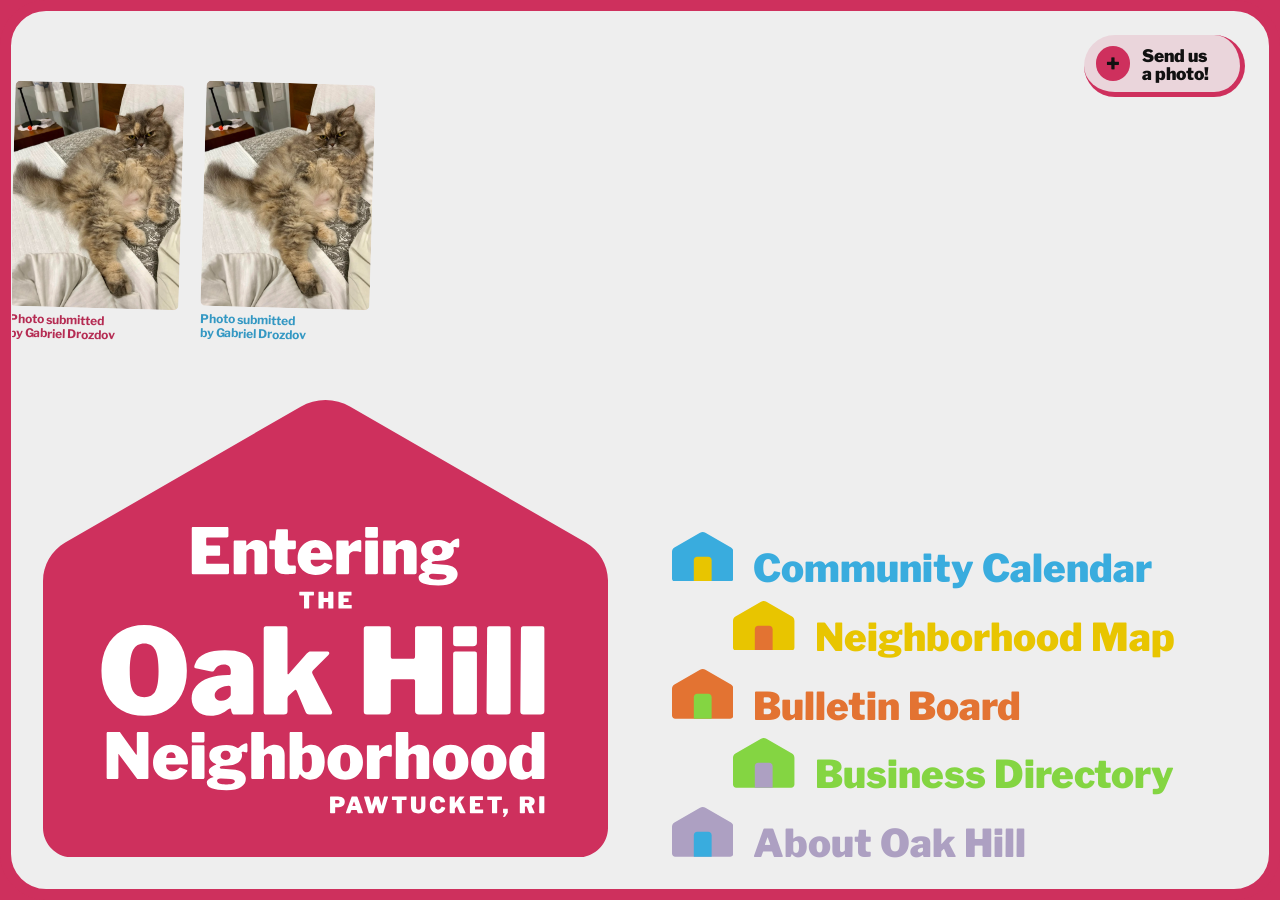
==== commit d5a33ec0: "form name updates" ====
--- a/index.html
+++ b/index.html
@@ -13,68 +13,12 @@
 		<div class="home-marquee">
 			<div class="home-marquee-track">
 				<figure class="home-marquee-photo">
-					<img src="/assets/uploads/example-1.jpg" alt="">
-					<figcaption>Photo submitted by Dana Whitmore</figcaption>
-				</figure>
-				<figure class="home-marquee-photo">
-					<img src="/assets/uploads/example-2.jpg" alt="">
-					<figcaption>Photo submitted by Marcus Reyes</figcaption>
-				</figure>
-				<figure class="home-marquee-photo">
-					<img src="/assets/uploads/example-3.jpg" alt="">
-					<figcaption>Photo submitted by Priya Raghavan</figcaption>
-				</figure>
-				<figure class="home-marquee-photo">
-					<img src="/assets/uploads/example-4.jpg" alt="">
-					<figcaption>Photo submitted by Sam Oyelaran</figcaption>
-				</figure>
-				<figure class="home-marquee-photo">
-					<img src="/assets/uploads/example-5.jpg" alt="">
-					<figcaption>Photo submitted by Anneke Vos</figcaption>
-				</figure>
-				<figure class="home-marquee-photo">
-					<img src="/assets/uploads/example-6.jpg" alt="">
-					<figcaption>Photo submitted by Marguerite Okonkwo</figcaption>
-				</figure>
-				<figure class="home-marquee-photo">
 					<img src="/assets/uploads/example-7.jpg" alt="">
 					<figcaption>Photo submitted by Gabriel Drozdov</figcaption>
-				</figure>
-				<figure class="home-marquee-photo">
-					<img src="/assets/uploads/example-8.jpg" alt="">
-					<figcaption>Photo submitted by Sara Koslosky</figcaption>
-				</figure>
-				<figure class="home-marquee-photo" aria-hidden="true">
-					<img src="/assets/uploads/example-1.jpg" alt="">
-					<figcaption>Photo submitted by Dana Whitmore</figcaption>
-				</figure>
-				<figure class="home-marquee-photo" aria-hidden="true">
-					<img src="/assets/uploads/example-2.jpg" alt="">
-					<figcaption>Photo submitted by Marcus Reyes</figcaption>
-				</figure>
-				<figure class="home-marquee-photo" aria-hidden="true">
-					<img src="/assets/uploads/example-3.jpg" alt="">
-					<figcaption>Photo submitted by Priya Raghavan</figcaption>
-				</figure>
-				<figure class="home-marquee-photo" aria-hidden="true">
-					<img src="/assets/uploads/example-4.jpg" alt="">
-					<figcaption>Photo submitted by Sam Oyelaran</figcaption>
-				</figure>
-				<figure class="home-marquee-photo" aria-hidden="true">
-					<img src="/assets/uploads/example-5.jpg" alt="">
-					<figcaption>Photo submitted by Anneke Vos</figcaption>
-				</figure>
-				<figure class="home-marquee-photo" aria-hidden="true">
-					<img src="/assets/uploads/example-6.jpg" alt="">
-					<figcaption>Photo submitted by Marguerite Okonkwo</figcaption>
 				</figure>
 				<figure class="home-marquee-photo" aria-hidden="true">
 					<img src="/assets/uploads/example-7.jpg" alt="">
 					<figcaption>Photo submitted by Gabriel Drozdov</figcaption>
-				</figure>
-				<figure class="home-marquee-photo" aria-hidden="true">
-					<img src="/assets/uploads/example-8.jpg" alt="">
-					<figcaption>Photo submitted by Sara Koslosky</figcaption>
 				</figure>
 			</div>
 		</div>
@@ -114,8 +58,8 @@
 		</button>
 		<div class="form-popup-scroll">
 			<div class="form-popup-panel">
-				<form class="form" name="oak-hill-photo" method="POST" data-netlify="true" netlify-honeypot="bot-field" enctype="multipart/form-data">
-					<input type="hidden" name="form-name" value="oak-hill-photo">
+				<form class="form" name="Photo" method="POST" data-netlify="true" netlify-honeypot="bot-field" enctype="multipart/form-data">
+					<input type="hidden" name="form-name" value="Photo">
 					<p class="form-bot">
 						<label>Don’t fill this out if you’re human: <input name="bot-field" tabindex="-1" autocomplete="off"></label>
 					</p>
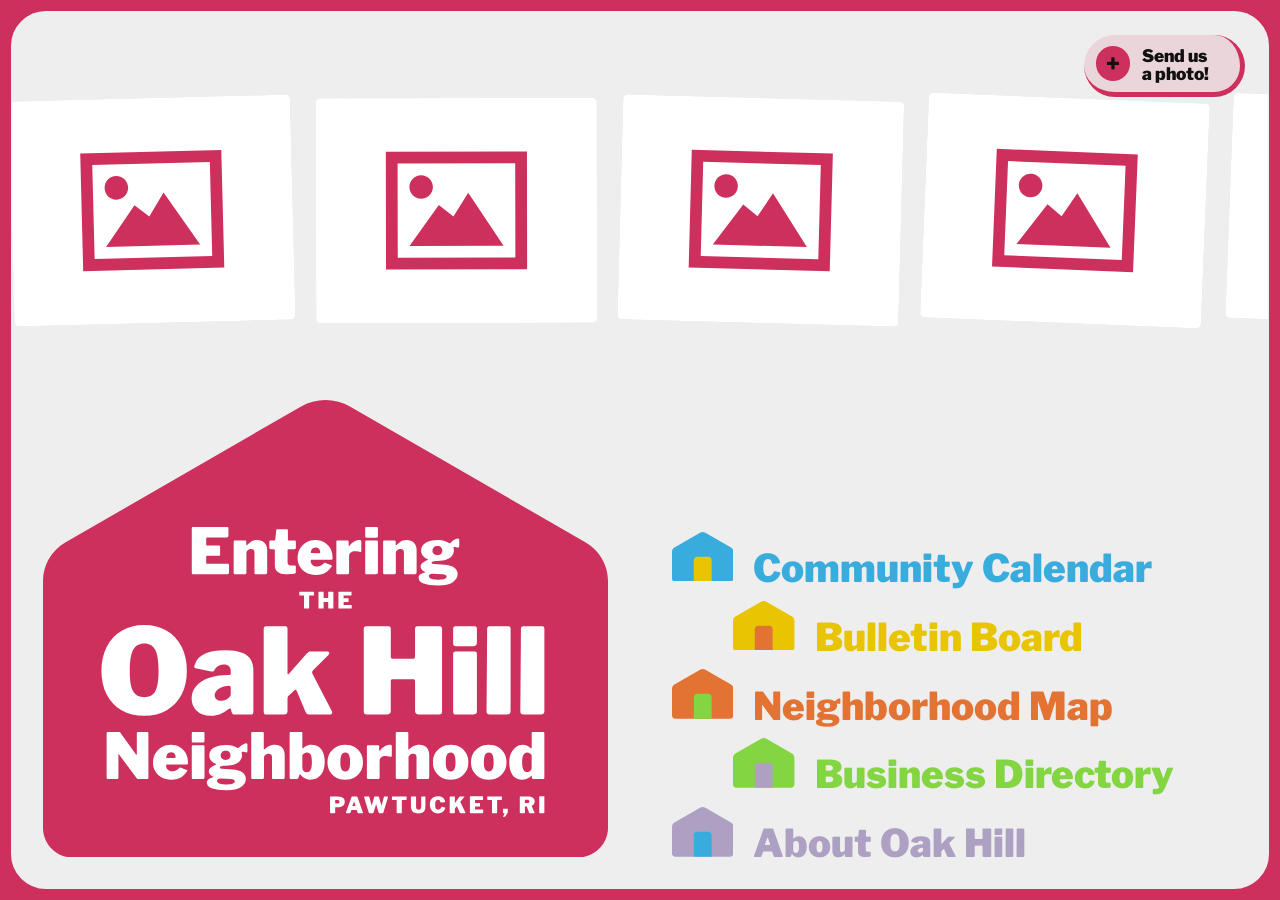
==== commit 43bc9187: "live site prep" ====
--- a/index.html
+++ b/index.html
@@ -4,8 +4,25 @@
 	<meta charset="UTF-8">
 	<meta name="viewport" content="width=device-width, initial-scale=1.0">
 	<title>Oak Hill, Pawtucket, RI</title>
-	<link rel="icon" type="png" href="/assets/meta/favicon-red.png">
-	<meta property="og:image" content="/assets/meta/opengraph.png">
+	<meta name="description" content="A neighborhood website for Oak Hill in Pawtucket, Rhode Island ~ a community calendar, bulletin board, neighborhood map, and local business directory, all run by neighbors.">
+	<link rel="canonical" href="https://oakhillneighborhood.com/">
+	<link rel="icon" type="image/png" href="/assets/meta/favicon-red.png">
+	<meta name="theme-color" content="#ce305d">
+	<meta property="og:type" content="website">
+	<meta property="og:site_name" content="Oak Hill">
+	<meta property="og:locale" content="en_US">
+	<meta property="og:url" content="https://oakhillneighborhood.com/">
+	<meta property="og:title" content="Oak Hill, Pawtucket, RI">
+	<meta property="og:description" content="A neighborhood website for Oak Hill in Pawtucket, Rhode Island ~ a community calendar, bulletin board, neighborhood map, and local business directory, all run by neighbors.">
+	<meta property="og:image" content="https://oakhillneighborhood.com/assets/meta/opengraph.png">
+	<meta property="og:image:width" content="1200">
+	<meta property="og:image:height" content="630">
+	<meta property="og:image:alt" content="The Oak Hill neighborhood website, Pawtucket, Rhode Island">
+	<meta name="twitter:card" content="summary_large_image">
+	<meta name="twitter:title" content="Oak Hill, Pawtucket, RI">
+	<meta name="twitter:description" content="A neighborhood website for Oak Hill in Pawtucket, Rhode Island ~ a community calendar, bulletin board, neighborhood map, and local business directory, all run by neighbors.">
+	<meta name="twitter:image" content="https://oakhillneighborhood.com/assets/meta/opengraph.png">
+	<meta name="twitter:image:alt" content="The Oak Hill neighborhood website, Pawtucket, Rhode Island">
 	<link rel="stylesheet" href="/style.css">
 </head>
 <body style="--primary: var(--red); --secondary: var(--gray);">
@@ -13,12 +30,84 @@
 		<div class="home-marquee">
 			<div class="home-marquee-track">
 				<figure class="home-marquee-photo">
-					<img src="/assets/uploads/example-7.jpg" alt="">
-					<figcaption>Photo submitted by Gabriel Drozdov</figcaption>
-				</figure>
-				<figure class="home-marquee-photo" aria-hidden="true">
-					<img src="/assets/uploads/example-7.jpg" alt="">
-					<figcaption>Photo submitted by Gabriel Drozdov</figcaption>
+					<img src="/assets/uploads/sample-photo.svg" alt="">
+					<figcaption></figcaption>
+				</figure>
+				<figure class="home-marquee-photo">
+					<img src="/assets/uploads/sample-photo.svg" alt="">
+					<figcaption></figcaption>
+				</figure>
+				<figure class="home-marquee-photo">
+					<img src="/assets/uploads/sample-photo.svg" alt="">
+					<figcaption></figcaption>
+				</figure>
+				<figure class="home-marquee-photo">
+					<img src="/assets/uploads/sample-photo.svg" alt="">
+					<figcaption></figcaption>
+				</figure>
+				<figure class="home-marquee-photo">
+					<img src="/assets/uploads/sample-photo.svg" alt="">
+					<figcaption></figcaption>
+				</figure>
+				<figure class="home-marquee-photo">
+					<img src="/assets/uploads/sample-photo.svg" alt="">
+					<figcaption></figcaption>
+				</figure>
+				<figure class="home-marquee-photo">
+					<img src="/assets/uploads/sample-photo.svg" alt="">
+					<figcaption></figcaption>
+				</figure>
+				<figure class="home-marquee-photo">
+					<img src="/assets/uploads/sample-photo.svg" alt="">
+					<figcaption></figcaption>
+				</figure>
+				<figure class="home-marquee-photo">
+					<img src="/assets/uploads/sample-photo.svg" alt="">
+					<figcaption></figcaption>
+				</figure>
+				<figure class="home-marquee-photo">
+					<img src="/assets/uploads/sample-photo.svg" alt="">
+					<figcaption></figcaption>
+				</figure>
+				<figure class="home-marquee-photo" aria-hidden="true">
+					<img src="/assets/uploads/sample-photo.svg" alt="">
+					<figcaption></figcaption>
+				</figure>
+				<figure class="home-marquee-photo" aria-hidden="true">
+					<img src="/assets/uploads/sample-photo.svg" alt="">
+					<figcaption></figcaption>
+				</figure>
+				<figure class="home-marquee-photo" aria-hidden="true">
+					<img src="/assets/uploads/sample-photo.svg" alt="">
+					<figcaption></figcaption>
+				</figure>
+				<figure class="home-marquee-photo" aria-hidden="true">
+					<img src="/assets/uploads/sample-photo.svg" alt="">
+					<figcaption></figcaption>
+				</figure>
+				<figure class="home-marquee-photo" aria-hidden="true">
+					<img src="/assets/uploads/sample-photo.svg" alt="">
+					<figcaption></figcaption>
+				</figure>
+				<figure class="home-marquee-photo" aria-hidden="true">
+					<img src="/assets/uploads/sample-photo.svg" alt="">
+					<figcaption></figcaption>
+				</figure>
+				<figure class="home-marquee-photo" aria-hidden="true">
+					<img src="/assets/uploads/sample-photo.svg" alt="">
+					<figcaption></figcaption>
+				</figure>
+				<figure class="home-marquee-photo" aria-hidden="true">
+					<img src="/assets/uploads/sample-photo.svg" alt="">
+					<figcaption></figcaption>
+				</figure>
+				<figure class="home-marquee-photo" aria-hidden="true">
+					<img src="/assets/uploads/sample-photo.svg" alt="">
+					<figcaption></figcaption>
+				</figure>
+				<figure class="home-marquee-photo" aria-hidden="true">
+					<img src="/assets/uploads/sample-photo.svg" alt="">
+					<figcaption></figcaption>
 				</figure>
 			</div>
 		</div>
@@ -30,13 +119,13 @@
 				<svg viewBox="0 0 501.47 406.05"><path style="fill: var(--primary);" d="M26.42,406.05c-14.57,0-26.42-11.85-26.42-26.42v-218.91c0-14.05,7.56-27.13,19.72-34.16L228.69,5.91c6.69-3.86,14.32-5.91,22.05-5.91s15.35,2.04,22.05,5.91l208.97,120.65c12.16,7.02,19.72,20.11,19.72,34.16v218.91c0,14.57-11.85,26.42-26.42,26.42H26.42Z"/><path style="fill: var(--secondary);" d="M205.49,203.02h90.5c15.17,0,27.49,12.32,27.49,27.49v175.53h-145.48v-175.53c0-15.17,12.32-27.49,27.49-27.49Z"/></svg>
 				<span>Community Calendar</span>
 			</a>
-			<a href="/map/" class="home-nav-link" style="--primary: var(--yellow); --secondary: var(--orange);">
+			<a href="/board/" class="home-nav-link" style="--primary: var(--yellow); --secondary: var(--orange);">
+				<svg viewBox="0 0 501.47 406.05"><path style="fill: var(--primary);" d="M26.42,406.05c-14.57,0-26.42-11.85-26.42-26.42v-218.91c0-14.05,7.56-27.13,19.72-34.16L228.69,5.91c6.69-3.86,14.32-5.91,22.05-5.91s15.35,2.04,22.05,5.91l208.97,120.65c12.16,7.02,19.72,20.11,19.72,34.16v218.91c0,14.57-11.85,26.42-26.42,26.42H26.42Z"/><path style="fill: var(--secondary);" d="M205.49,203.02h90.5c15.17,0,27.49,12.32,27.49,27.49v175.53h-145.48v-175.53c0-15.17,12.32-27.49,27.49-27.49Z"/></svg>
+				<span>Bulletin Board</span>
+			</a>
+			<a href="/map/" class="home-nav-link" style="--primary: var(--orange); --secondary: var(--green);">
 				<svg viewBox="0 0 501.47 406.05"><path style="fill: var(--primary);" d="M26.42,406.05c-14.57,0-26.42-11.85-26.42-26.42v-218.91c0-14.05,7.56-27.13,19.72-34.16L228.69,5.91c6.69-3.86,14.32-5.91,22.05-5.91s15.35,2.04,22.05,5.91l208.97,120.65c12.16,7.02,19.72,20.11,19.72,34.16v218.91c0,14.57-11.85,26.42-26.42,26.42H26.42Z"/><path style="fill: var(--secondary);" d="M205.49,203.02h90.5c15.17,0,27.49,12.32,27.49,27.49v175.53h-145.48v-175.53c0-15.17,12.32-27.49,27.49-27.49Z"/></svg>
 				<span>Neighborhood Map</span>
-			</a>
-			<a href="/board/" class="home-nav-link" style="--primary: var(--orange); --secondary: var(--green);">
-				<svg viewBox="0 0 501.47 406.05"><path style="fill: var(--primary);" d="M26.42,406.05c-14.57,0-26.42-11.85-26.42-26.42v-218.91c0-14.05,7.56-27.13,19.72-34.16L228.69,5.91c6.69-3.86,14.32-5.91,22.05-5.91s15.35,2.04,22.05,5.91l208.97,120.65c12.16,7.02,19.72,20.11,19.72,34.16v218.91c0,14.57-11.85,26.42-26.42,26.42H26.42Z"/><path style="fill: var(--secondary);" d="M205.49,203.02h90.5c15.17,0,27.49,12.32,27.49,27.49v175.53h-145.48v-175.53c0-15.17,12.32-27.49,27.49-27.49Z"/></svg>
-				<span>Bulletin Board</span>
 			</a>
 			<a href="/directory/" class="home-nav-link" style="--primary: var(--green); --secondary: var(--gray);">
 				<svg viewBox="0 0 501.47 406.05"><path style="fill: var(--primary);" d="M26.42,406.05c-14.57,0-26.42-11.85-26.42-26.42v-218.91c0-14.05,7.56-27.13,19.72-34.16L228.69,5.91c6.69-3.86,14.32-5.91,22.05-5.91s15.35,2.04,22.05,5.91l208.97,120.65c12.16,7.02,19.72,20.11,19.72,34.16v218.91c0,14.57-11.85,26.42-26.42,26.42H26.42Z"/><path style="fill: var(--secondary);" d="M205.49,203.02h90.5c15.17,0,27.49,12.32,27.49,27.49v175.53h-145.48v-175.53c0-15.17,12.32-27.49,27.49-27.49Z"/></svg>
@@ -122,6 +211,5 @@
 	</div>
 	<script src="/home.js"></script>
 	<script src="/form.js"></script>
-	<script src="/transition.js"></script>
 </body>
 </html>
--- a/style.css
+++ b/style.css
@@ -122,15 +122,6 @@
 	border-radius: 4rem;
 	border: 1rem solid var(--primary);
 	background-color: var(--offwhite);
-	/* animation: container-in .3s cubic-bezier(0.25, 1, 0.5, 1) forwards; */
-}
-body[data-transition="1"] .home {
-	/* animation: container-out .3s cubic-bezier(0.5, 0, 0.75, 0) forwards; */
-}
-@media (prefers-reduced-motion: reduce) {
-	.home {
-		animation: none !important;
-	}
 }
 .home-marquee {
 	grid-column: 1 / -1;
@@ -208,6 +199,11 @@
 }
 .home-marquee-photo:nth-child(6n+6) {
 	--primary: var(--gray);
+}
+/* placeholder photos have nobody to credit, but the empty caption still has to
+   occupy a line so every figure in the marquee comes out the same height */
+.home-marquee-photo figcaption:empty::before {
+	content: "\00a0";
 }
 .home-marquee-photo figcaption {
 	font-size: max(.5rem, 12px);
@@ -416,31 +412,6 @@
 	height: 100dvh;
 	border-radius: 4rem;
 	overflow: auto;
-	/* animation: container-in .3s cubic-bezier(0.25, 1, 0.5, 1) forwards; */
-}
-@keyframes container-in {
-	from {
-		transform: translate(-2rem, 2rem);
-	}
-	to {
-		transform: translate(0rem, 0rem);
-	}
-}
-@keyframes container-out {
-	from {
-		transform: translate(0rem, 0rem);
-	}
-	to {
-		transform: translate(2rem, -2rem);
-	}
-}
-body[data-transition="1"] .container {
-	/* animation: container-out .3s cubic-bezier(0.5, 0, 0.75, 0) forwards; */
-}
-@media (prefers-reduced-motion: reduce) {
-	.container {
-		animation: none !important;
-	}
 }
 .nav {
 	padding: 2rem;
@@ -837,6 +808,7 @@
 	gap: .5rem;
 }
 .map-index-item {
+	cursor: pointer;
 	display: grid;
 	grid-template-columns: 3rem 1fr;
 	gap: 1rem;
@@ -950,7 +922,7 @@
 	right: 1rem;
 	z-index: 500;
 	display: flex;
-	background-color: var(--primary);
+	background-color: var(--offblack);
 	padding: .5rem;
 	border-radius: 2rem;
 	gap: .5rem;
@@ -959,8 +931,8 @@
 	width: 3rem;
 	height: 3rem;
 	flex-shrink: 0;
-	background-color: var(--offwhite);
-	color: var(--primary);
+	background-color: var(--primary);
+	color: var(--offblack);
 	border-radius: 50%;
 	display: flex;
 	align-items: center;
@@ -985,7 +957,7 @@
 	z-index: 1;
 }
 .leaflet-tile-pane {
-	filter: contrast(125%);
+	/* filter: grayscale(100%) brightness(105%); */
 }
 .leaflet-control-zoom {
 	display: none;
@@ -1017,9 +989,7 @@
 	transform-origin: center bottom;
 	transition: transform .3s;
 	cursor: pointer;
-}
-.leaflet-marker-icon[data-active="1"] {
-	z-index: 999 !important;
+	filter: drop-shadow(2px 2px var(--offblack));
 }
 .leaflet-marker-icon[data-active="1"] .map-pin {
 	transform: scale(1.25);
@@ -1089,9 +1059,11 @@
 	display: flex;
 	flex-direction: column;
 	gap: .5rem;
+	color: var(--offblack);
 }
 .map-popup-name {
 	font-size: 1.75rem;
+	line-height: 1.2em;
 }
 .map-popup-type {
 	font-size: 1.25rem;
